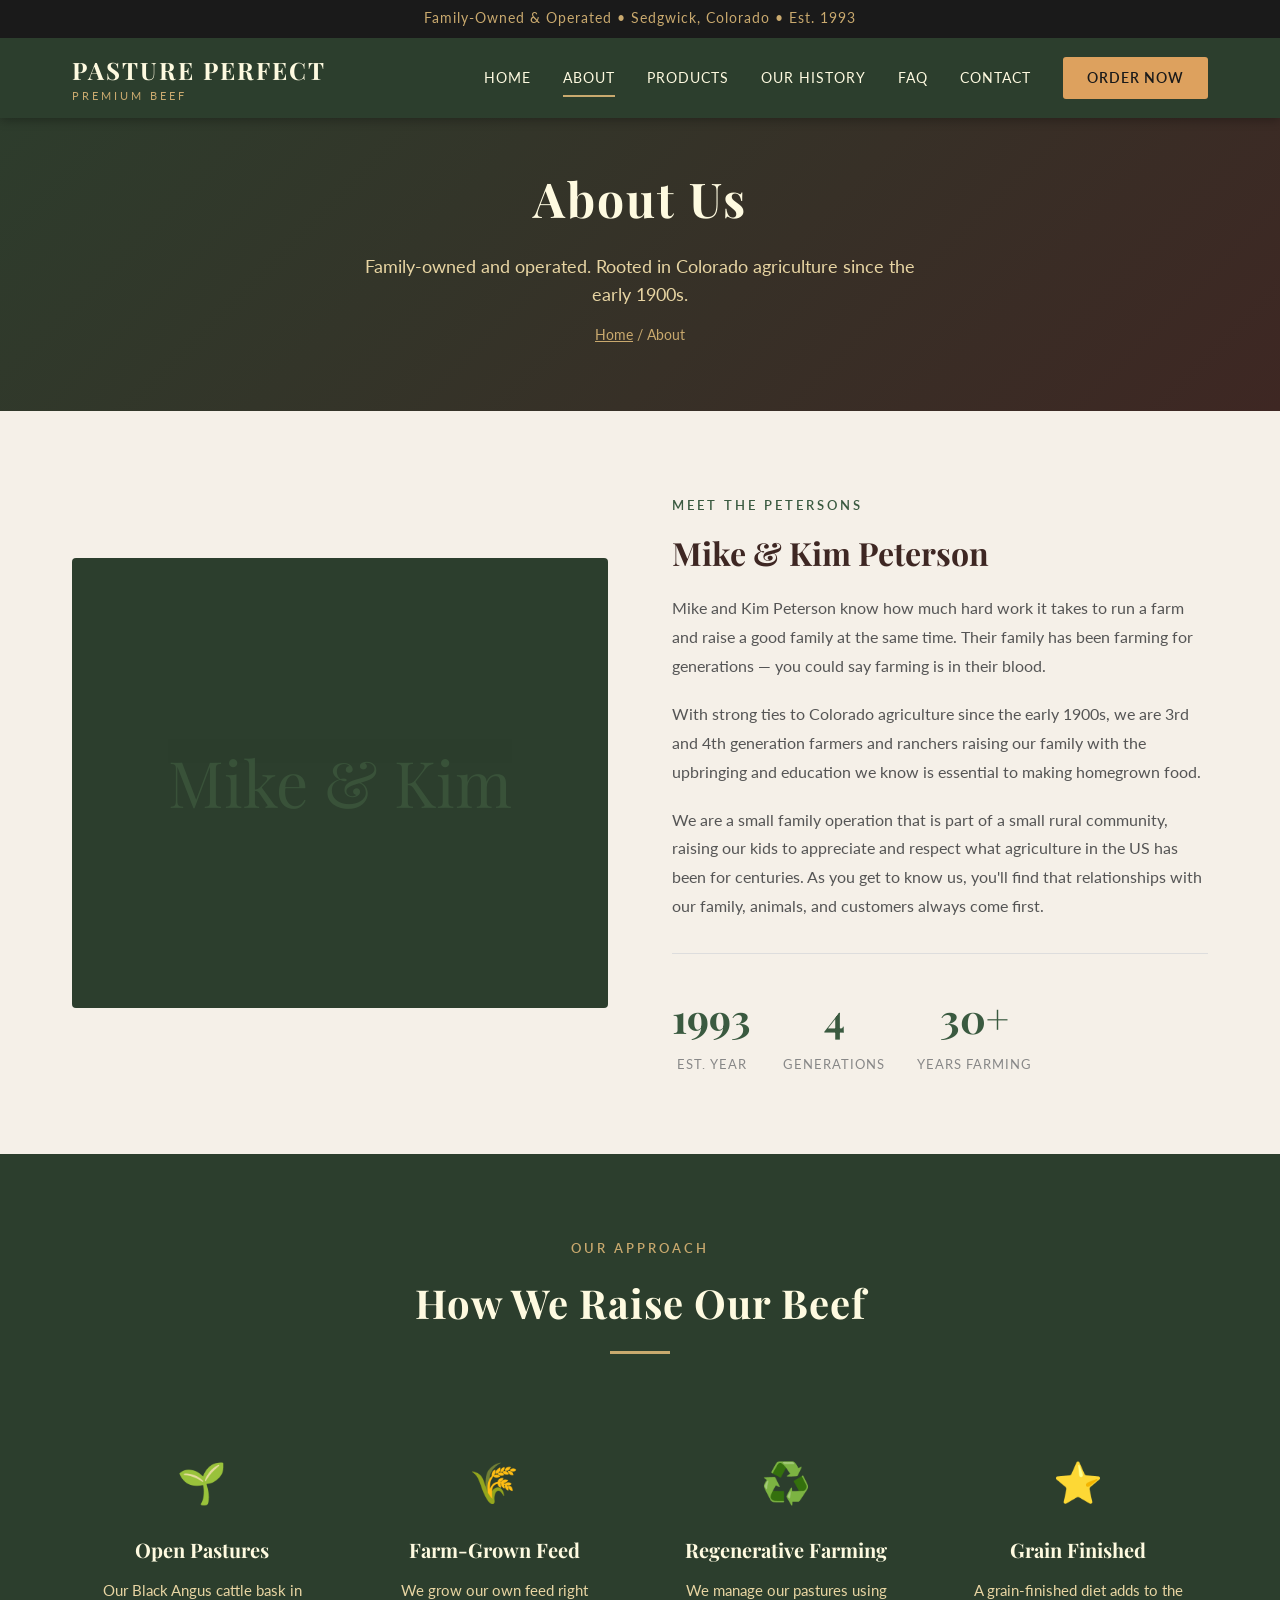
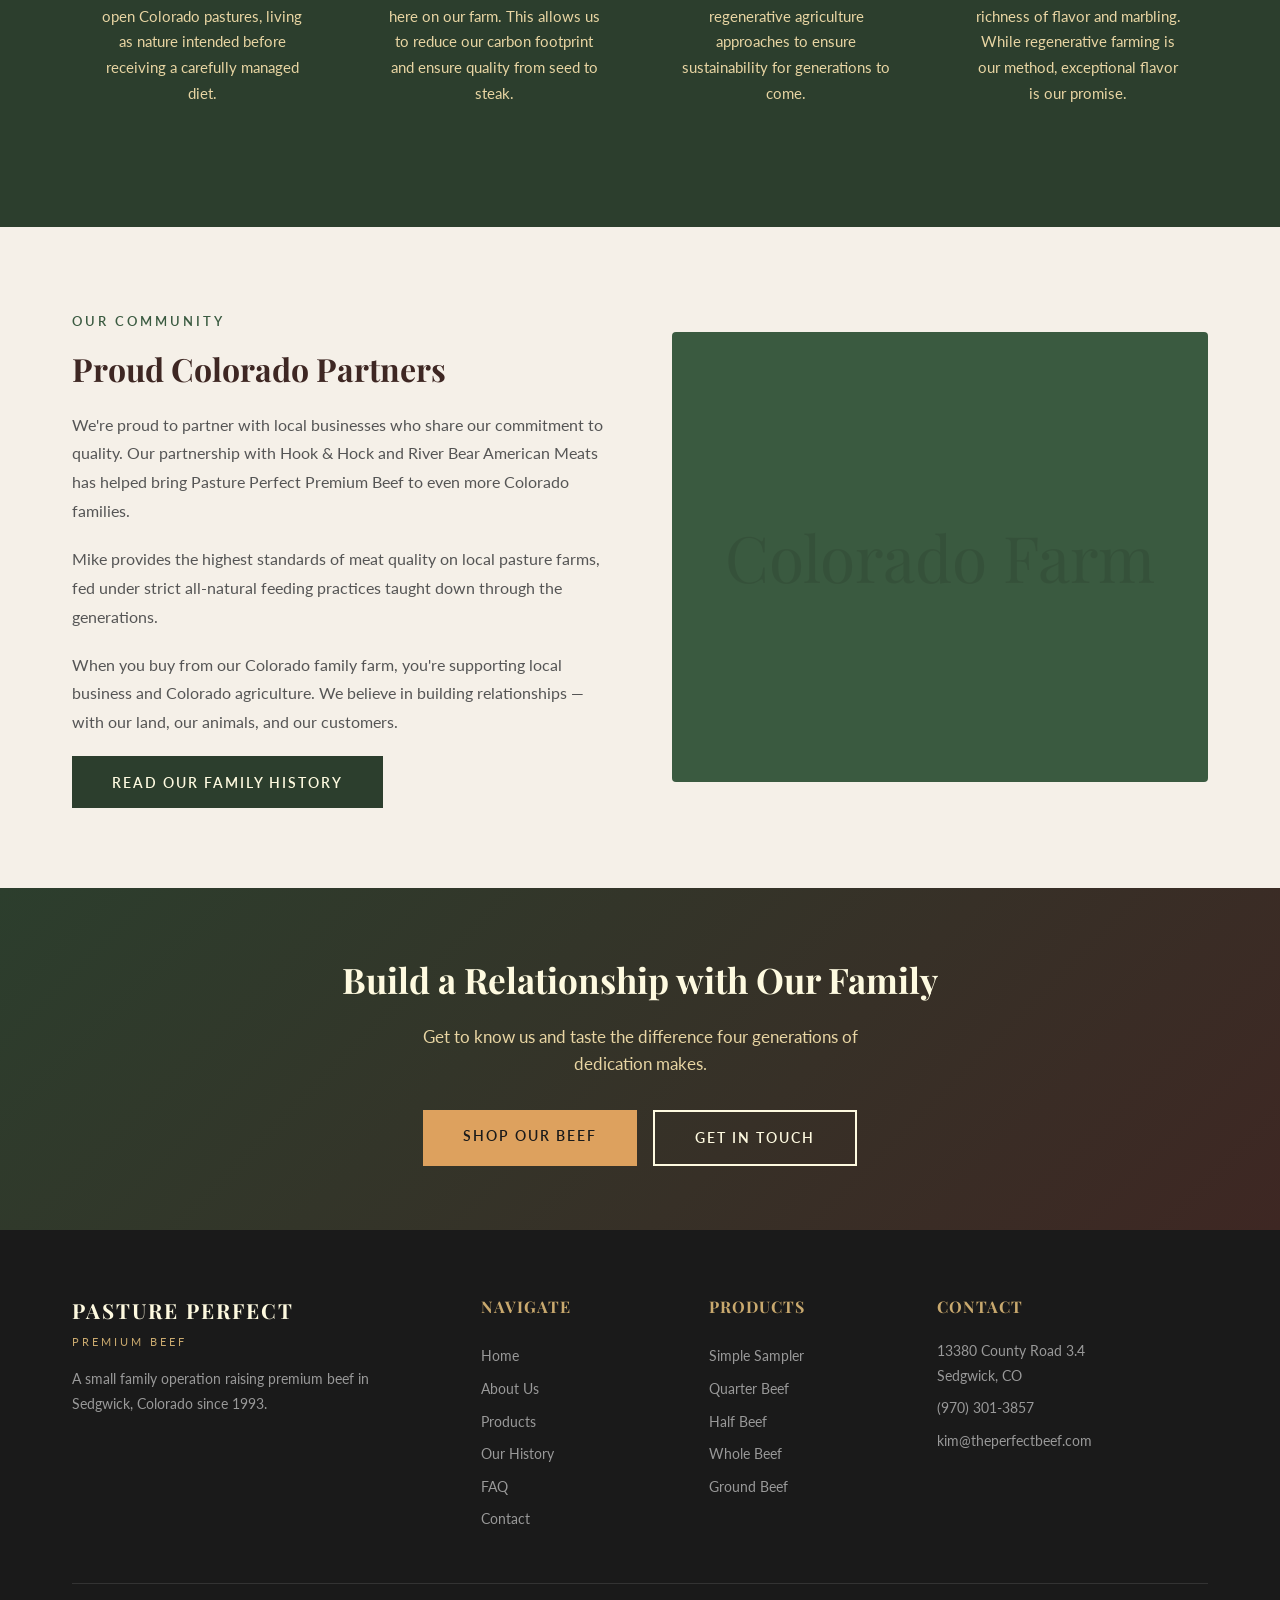
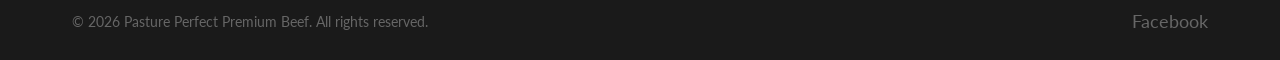
==== pages/about.html @ ec21801f "Build Pasture Perfect Premium Beef website reflection Complete multi-page website reflecting theperf" ====
<!DOCTYPE html>
<html lang="en">
<head>
  <meta charset="UTF-8">
  <meta name="viewport" content="width=device-width, initial-scale=1.0">
  <meta name="description" content="About Pasture Perfect Premium Beef - Family-owned and operated in Sedgwick, Colorado. Meet Mike and Kim Peterson.">
  <title>About Us | Pasture Perfect Premium Beef</title>
  <link href="https://fonts.googleapis.com/css2?family=Playfair+Display:ital,wght@0,400;0,700;1,400&family=Lato:wght@300;400;600;700&display=swap" rel="stylesheet">
  <link rel="stylesheet" href="../css/styles.css">
</head>
<body>

  <!-- Header -->
  <header>
    <div class="header-top">
      <span>Family-Owned &amp; Operated &bull; Sedgwick, Colorado &bull; Est. 1993</span>
    </div>
    <nav class="nav-container">
      <a href="../index.html" class="logo">
        <span class="logo-main">Pasture Perfect</span>
        <span class="logo-sub">Premium Beef</span>
      </a>
      <div class="nav-links" id="navLinks">
        <a href="../index.html">Home</a>
        <a href="about.html" class="active">About</a>
        <a href="products.html">Products</a>
        <a href="history.html">Our History</a>
        <a href="faq.html">FAQ</a>
        <a href="contact.html">Contact</a>
        <a href="products.html" class="nav-cta">Order Now</a>
      </div>
      <div class="hamburger" id="hamburger" onclick="toggleMenu()">
        <span></span>
        <span></span>
        <span></span>
      </div>
    </nav>
  </header>

  <!-- Page Hero -->
  <section class="page-hero">
    <h1>About Us</h1>
    <p>Family-owned and operated. Rooted in Colorado agriculture since the early 1900s.</p>
    <div class="breadcrumb">
      <a href="../index.html">Home</a> / About
    </div>
  </section>

  <!-- About Intro -->
  <section>
    <div class="container">
      <div class="intro-grid">
        <div class="intro-image">
          <span class="intro-image-placeholder">Mike &amp; Kim</span>
        </div>
        <div class="intro-text">
          <span class="section-badge">Meet the Petersons</span>
          <h3>Mike &amp; Kim Peterson</h3>
          <p>Mike and Kim Peterson know how much hard work it takes to run a farm and raise a good family at the same time. Their family has been farming for generations &mdash; you could say farming is in their blood.</p>
          <p>With strong ties to Colorado agriculture since the early 1900s, we are 3rd and 4th generation farmers and ranchers raising our family with the upbringing and education we know is essential to making homegrown food.</p>
          <p>We are a small family operation that is part of a small rural community, raising our kids to appreciate and respect what agriculture in the US has been for centuries. As you get to know us, you'll find that relationships with our family, animals, and customers always come first.</p>
          <div class="intro-stats">
            <div class="stat">
              <div class="stat-number">1993</div>
              <div class="stat-label">Est. Year</div>
            </div>
            <div class="stat">
              <div class="stat-number">4</div>
              <div class="stat-label">Generations</div>
            </div>
            <div class="stat">
              <div class="stat-number">30+</div>
              <div class="stat-label">Years Farming</div>
            </div>
          </div>
        </div>
      </div>
    </div>
  </section>

  <!-- Our Approach -->
  <section class="section-dark">
    <div class="container">
      <div class="section-header">
        <span class="section-badge">Our Approach</span>
        <h2>How We Raise Our Beef</h2>
        <div class="section-divider"></div>
      </div>
      <div class="features-grid">
        <div class="feature-card">
          <span class="feature-icon">&#127793;</span>
          <h3>Open Pastures</h3>
          <p>Our Black Angus cattle bask in open Colorado pastures, living as nature intended before receiving a carefully managed diet.</p>
        </div>
        <div class="feature-card">
          <span class="feature-icon">&#127806;</span>
          <h3>Farm-Grown Feed</h3>
          <p>We grow our own feed right here on our farm. This allows us to reduce our carbon footprint and ensure quality from seed to steak.</p>
        </div>
        <div class="feature-card">
          <span class="feature-icon">&#9851;&#65039;</span>
          <h3>Regenerative Farming</h3>
          <p>We manage our pastures using regenerative agriculture approaches to ensure sustainability for generations to come.</p>
        </div>
        <div class="feature-card">
          <span class="feature-icon">&#11088;</span>
          <h3>Grain Finished</h3>
          <p>A grain-finished diet adds to the richness of flavor and marbling. While regenerative farming is our method, exceptional flavor is our promise.</p>
        </div>
      </div>
    </div>
  </section>

  <!-- Our Community -->
  <section>
    <div class="container">
      <div class="intro-grid">
        <div class="intro-text">
          <span class="section-badge">Our Community</span>
          <h3>Proud Colorado Partners</h3>
          <p>We're proud to partner with local businesses who share our commitment to quality. Our partnership with Hook &amp; Hock and River Bear American Meats has helped bring Pasture Perfect Premium Beef to even more Colorado families.</p>
          <p>Mike provides the highest standards of meat quality on local pasture farms, fed under strict all-natural feeding practices taught down through the generations.</p>
          <p>When you buy from our Colorado family farm, you're supporting local business and Colorado agriculture. We believe in building relationships &mdash; with our land, our animals, and our customers.</p>
          <a href="history.html" class="btn btn-dark">Read Our Family History</a>
        </div>
        <div class="intro-image" style="background-color: var(--color-forest);">
          <span class="intro-image-placeholder" style="color: var(--color-dark-green);">Colorado Farm</span>
        </div>
      </div>
    </div>
  </section>

  <!-- CTA -->
  <section class="cta-banner">
    <h2>Build a Relationship with Our Family</h2>
    <p>Get to know us and taste the difference four generations of dedication makes.</p>
    <div class="hero-buttons" style="justify-content: center;">
      <a href="products.html" class="btn btn-primary">Shop Our Beef</a>
      <a href="contact.html" class="btn btn-outline">Get in Touch</a>
    </div>
  </section>

  <!-- Footer -->
  <footer>
    <div class="container">
      <div class="footer-grid">
        <div class="footer-brand">
          <div class="logo-main">Pasture Perfect</div>
          <div class="logo-sub">Premium Beef</div>
          <p>A small family operation raising premium beef in Sedgwick, Colorado since 1993.</p>
        </div>
        <div class="footer-col">
          <h4>Navigate</h4>
          <a href="../index.html">Home</a>
          <a href="about.html">About Us</a>
          <a href="products.html">Products</a>
          <a href="history.html">Our History</a>
          <a href="faq.html">FAQ</a>
          <a href="contact.html">Contact</a>
        </div>
        <div class="footer-col">
          <h4>Products</h4>
          <a href="products.html">Simple Sampler</a>
          <a href="products.html">Quarter Beef</a>
          <a href="products.html">Half Beef</a>
          <a href="products.html">Whole Beef</a>
          <a href="products.html">Ground Beef</a>
        </div>
        <div class="footer-col">
          <h4>Contact</h4>
          <p>13380 County Road 3.4<br>Sedgwick, CO</p>
          <p style="margin-top: 0.5rem;">(970) 301-3857</p>
          <p style="margin-top: 0.5rem;">kim@theperfectbeef.com</p>
        </div>
      </div>
      <div class="footer-bottom">
        <span>&copy; 2026 Pasture Perfect Premium Beef. All rights reserved.</span>
        <div class="footer-social">
          <a href="https://www.facebook.com/PasturePerfectPremiumBeef/" target="_blank" rel="noopener">Facebook</a>
        </div>
      </div>
    </div>
  </footer>

  <script src="../js/main.js"></script>
</body>
</html>
---- css/styles.css ----
/* ============================================
   Pasture Perfect Premium Beef - Style Sheet
   Color scheme inspired by theperfectbeef.com
   Dark earthy tones, rustic premium aesthetic
   ============================================ */

/* CSS Variables - Color Palette */
:root {
  --color-dark: #1a1a1a;
  --color-dark-green: #2c3e2d;
  --color-forest: #3a5a40;
  --color-sage: #588157;
  --color-cream: #fefae0;
  --color-tan: #dda15e;
  --color-brown: #6b4226;
  --color-dark-brown: #3e2723;
  --color-gold: #c9a96e;
  --color-light-gold: #e8d5a3;
  --color-white: #ffffff;
  --color-off-white: #f5f0e8;
  --color-text: #2d2d2d;
  --color-text-light: #f5f0e8;
  --color-overlay: rgba(26, 26, 26, 0.7);

  --font-heading: 'Playfair Display', Georgia, 'Times New Roman', serif;
  --font-body: 'Lato', 'Segoe UI', Tahoma, sans-serif;

  --max-width: 1200px;
  --transition: all 0.3s ease;
}

/* Reset & Base */
*, *::before, *::after {
  margin: 0;
  padding: 0;
  box-sizing: border-box;
}

html {
  scroll-behavior: smooth;
  font-size: 16px;
}

body {
  font-family: var(--font-body);
  color: var(--color-text);
  background-color: var(--color-off-white);
  line-height: 1.6;
}

a {
  text-decoration: none;
  color: inherit;
  transition: var(--transition);
}

ul {
  list-style: none;
}

img {
  max-width: 100%;
  height: auto;
  display: block;
}

.container {
  max-width: var(--max-width);
  margin: 0 auto;
  padding: 0 2rem;
}

/* ============================================
   HEADER & NAVIGATION
   ============================================ */
header {
  background-color: var(--color-dark-green);
  position: fixed;
  width: 100%;
  top: 0;
  z-index: 1000;
  box-shadow: 0 2px 10px rgba(0,0,0,0.3);
}

.header-top {
  background-color: var(--color-dark);
  padding: 0.5rem 0;
  text-align: center;
  font-size: 0.85rem;
  color: var(--color-gold);
  letter-spacing: 1px;
}

.nav-container {
  max-width: var(--max-width);
  margin: 0 auto;
  padding: 0 2rem;
  display: flex;
  justify-content: space-between;
  align-items: center;
  height: 80px;
}

.logo {
  display: flex;
  flex-direction: column;
  align-items: flex-start;
}

.logo-main {
  font-family: var(--font-heading);
  font-size: 1.5rem;
  font-weight: 700;
  color: var(--color-cream);
  letter-spacing: 2px;
  text-transform: uppercase;
}

.logo-sub {
  font-size: 0.7rem;
  color: var(--color-gold);
  letter-spacing: 3px;
  text-transform: uppercase;
  margin-top: -2px;
}

.nav-links {
  display: flex;
  gap: 2rem;
  align-items: center;
}

.nav-links a {
  color: var(--color-cream);
  font-size: 0.9rem;
  font-weight: 400;
  letter-spacing: 1px;
  text-transform: uppercase;
  padding: 0.5rem 0;
  position: relative;
}

.nav-links a::after {
  content: '';
  position: absolute;
  bottom: 0;
  left: 0;
  width: 0;
  height: 2px;
  background-color: var(--color-gold);
  transition: var(--transition);
}

.nav-links a:hover::after,
.nav-links a.active::after {
  width: 100%;
}

.nav-links a:hover {
  color: var(--color-gold);
}

.nav-cta {
  background-color: var(--color-tan) !important;
  color: var(--color-dark) !important;
  padding: 0.6rem 1.5rem !important;
  border-radius: 3px;
  font-weight: 600 !important;
  letter-spacing: 1px;
}

.nav-cta:hover {
  background-color: var(--color-gold) !important;
}

.nav-cta::after {
  display: none !important;
}

/* Mobile Menu */
.hamburger {
  display: none;
  flex-direction: column;
  cursor: pointer;
  gap: 5px;
}

.hamburger span {
  width: 25px;
  height: 2px;
  background-color: var(--color-cream);
  transition: var(--transition);
}

/* ============================================
   HERO SECTION
   ============================================ */
.hero {
  height: 100vh;
  min-height: 600px;
  background: linear-gradient(var(--color-overlay), var(--color-overlay)),
    url('data:image/svg+xml,<svg xmlns="http://www.w3.org/2000/svg" viewBox="0 0 1200 800"><rect fill="%232c3e2d" width="1200" height="800"/><text x="600" y="400" text-anchor="middle" fill="%233a5a40" font-size="200" font-family="serif">PP</text></svg>');
  background-size: cover;
  background-position: center;
  background-attachment: fixed;
  display: flex;
  align-items: center;
  justify-content: center;
  text-align: center;
  color: var(--color-cream);
  margin-top: 0;
  position: relative;
}

.hero::before {
  content: '';
  position: absolute;
  top: 0;
  left: 0;
  right: 0;
  bottom: 0;
  background: linear-gradient(
    135deg,
    rgba(44, 62, 45, 0.85) 0%,
    rgba(26, 26, 26, 0.75) 50%,
    rgba(62, 39, 35, 0.8) 100%
  );
}

.hero-content {
  position: relative;
  z-index: 1;
  max-width: 800px;
  padding: 0 2rem;
}

.hero-badge {
  display: inline-block;
  border: 1px solid var(--color-gold);
  padding: 0.4rem 1.5rem;
  font-size: 0.8rem;
  letter-spacing: 3px;
  text-transform: uppercase;
  color: var(--color-gold);
  margin-bottom: 1.5rem;
}

.hero h1 {
  font-family: var(--font-heading);
  font-size: 3.5rem;
  font-weight: 700;
  line-height: 1.2;
  margin-bottom: 1rem;
  letter-spacing: 2px;
}

.hero p {
  font-size: 1.15rem;
  line-height: 1.8;
  margin-bottom: 2rem;
  opacity: 0.9;
  max-width: 600px;
  margin-left: auto;
  margin-right: auto;
}

.hero-buttons {
  display: flex;
  gap: 1rem;
  justify-content: center;
  flex-wrap: wrap;
}

/* ============================================
   BUTTONS
   ============================================ */
.btn {
  display: inline-block;
  padding: 0.9rem 2.5rem;
  font-size: 0.9rem;
  font-weight: 600;
  letter-spacing: 2px;
  text-transform: uppercase;
  border: none;
  cursor: pointer;
  transition: var(--transition);
  font-family: var(--font-body);
}

.btn-primary {
  background-color: var(--color-tan);
  color: var(--color-dark);
}

.btn-primary:hover {
  background-color: var(--color-gold);
  transform: translateY(-2px);
  box-shadow: 0 4px 15px rgba(201, 169, 110, 0.4);
}

.btn-outline {
  background-color: transparent;
  color: var(--color-cream);
  border: 2px solid var(--color-cream);
}

.btn-outline:hover {
  background-color: var(--color-cream);
  color: var(--color-dark);
  transform: translateY(-2px);
}

.btn-dark {
  background-color: var(--color-dark-green);
  color: var(--color-cream);
}

.btn-dark:hover {
  background-color: var(--color-forest);
  transform: translateY(-2px);
  box-shadow: 0 4px 15px rgba(58, 90, 64, 0.4);
}

/* ============================================
   SECTION STYLES
   ============================================ */
section {
  padding: 5rem 0;
}

.section-header {
  text-align: center;
  margin-bottom: 3.5rem;
}

.section-badge {
  display: inline-block;
  font-size: 0.8rem;
  letter-spacing: 3px;
  text-transform: uppercase;
  color: var(--color-forest);
  margin-bottom: 0.75rem;
  font-weight: 600;
}

.section-header h2 {
  font-family: var(--font-heading);
  font-size: 2.5rem;
  color: var(--color-dark-brown);
  margin-bottom: 1rem;
  letter-spacing: 1px;
}

.section-header p {
  max-width: 600px;
  margin: 0 auto;
  color: #666;
  font-size: 1.05rem;
  line-height: 1.7;
}

.section-divider {
  width: 60px;
  height: 3px;
  background-color: var(--color-gold);
  margin: 1rem auto;
}

/* Dark sections */
.section-dark {
  background-color: var(--color-dark-green);
  color: var(--color-cream);
}

.section-dark .section-badge {
  color: var(--color-gold);
}

.section-dark .section-header h2 {
  color: var(--color-cream);
}

.section-dark .section-header p {
  color: var(--color-light-gold);
}

/* Brown sections */
.section-brown {
  background-color: var(--color-dark-brown);
  color: var(--color-cream);
}

.section-brown .section-badge {
  color: var(--color-gold);
}

.section-brown .section-header h2 {
  color: var(--color-cream);
}

.section-brown .section-header p {
  color: var(--color-light-gold);
}

/* ============================================
   INTRO / ABOUT PREVIEW
   ============================================ */
.intro-grid {
  display: grid;
  grid-template-columns: 1fr 1fr;
  gap: 4rem;
  align-items: center;
}

.intro-image {
  background-color: var(--color-dark-green);
  height: 450px;
  border-radius: 4px;
  display: flex;
  align-items: center;
  justify-content: center;
  position: relative;
  overflow: hidden;
}

.intro-image-placeholder {
  color: var(--color-sage);
  font-family: var(--font-heading);
  font-size: 4rem;
  opacity: 0.3;
}

.intro-text h3 {
  font-family: var(--font-heading);
  font-size: 2rem;
  color: var(--color-dark-brown);
  margin-bottom: 1rem;
}

.intro-text p {
  margin-bottom: 1.2rem;
  color: #555;
  line-height: 1.8;
}

.intro-stats {
  display: flex;
  gap: 2rem;
  margin-top: 2rem;
  padding-top: 2rem;
  border-top: 1px solid #ddd;
}

.stat {
  text-align: center;
}

.stat-number {
  font-family: var(--font-heading);
  font-size: 2.5rem;
  color: var(--color-forest);
  font-weight: 700;
}

.stat-label {
  font-size: 0.8rem;
  text-transform: uppercase;
  letter-spacing: 1px;
  color: #888;
  margin-top: 0.25rem;
}

/* ============================================
   PRODUCT CARDS
   ============================================ */
.products-grid {
  display: grid;
  grid-template-columns: repeat(auto-fit, minmax(280px, 1fr));
  gap: 2rem;
}

.product-card {
  background-color: var(--color-white);
  border-radius: 4px;
  overflow: hidden;
  box-shadow: 0 2px 15px rgba(0,0,0,0.08);
  transition: var(--transition);
}

.product-card:hover {
  transform: translateY(-5px);
  box-shadow: 0 8px 30px rgba(0,0,0,0.15);
}

.product-image {
  height: 220px;
  background-color: var(--color-dark-brown);
  display: flex;
  align-items: center;
  justify-content: center;
  position: relative;
}

.product-image-icon {
  font-size: 3rem;
  opacity: 0.6;
}

.product-tag {
  position: absolute;
  top: 1rem;
  right: 1rem;
  background-color: var(--color-tan);
  color: var(--color-dark);
  padding: 0.3rem 0.8rem;
  font-size: 0.7rem;
  font-weight: 600;
  text-transform: uppercase;
  letter-spacing: 1px;
}

.product-info {
  padding: 1.5rem;
}

.product-info h3 {
  font-family: var(--font-heading);
  font-size: 1.3rem;
  color: var(--color-dark-brown);
  margin-bottom: 0.5rem;
}

.product-info p {
  color: #666;
  font-size: 0.95rem;
  line-height: 1.6;
  margin-bottom: 1rem;
}

.product-price {
  font-family: var(--font-heading);
  font-size: 1.2rem;
  color: var(--color-forest);
  font-weight: 700;
  margin-bottom: 1rem;
}

.product-details {
  list-style: none;
  padding: 0;
  margin-bottom: 1.5rem;
}

.product-details li {
  padding: 0.4rem 0;
  font-size: 0.9rem;
  color: #555;
  border-bottom: 1px solid #eee;
  padding-left: 1.2rem;
  position: relative;
}

.product-details li::before {
  content: '✓';
  position: absolute;
  left: 0;
  color: var(--color-forest);
  font-weight: 700;
}

.product-btn {
  display: block;
  text-align: center;
  padding: 0.8rem;
  background-color: var(--color-dark-green);
  color: var(--color-cream);
  font-weight: 600;
  letter-spacing: 1px;
  text-transform: uppercase;
  font-size: 0.85rem;
  transition: var(--transition);
}

.product-btn:hover {
  background-color: var(--color-forest);
}

/* ============================================
   FEATURES / VALUES
   ============================================ */
.features-grid {
  display: grid;
  grid-template-columns: repeat(auto-fit, minmax(250px, 1fr));
  gap: 2rem;
}

.feature-card {
  text-align: center;
  padding: 2.5rem 1.5rem;
}

.feature-icon {
  font-size: 2.5rem;
  margin-bottom: 1.25rem;
  display: block;
}

.feature-card h3 {
  font-family: var(--font-heading);
  font-size: 1.25rem;
  color: var(--color-cream);
  margin-bottom: 0.75rem;
}

.feature-card p {
  color: var(--color-light-gold);
  font-size: 0.95rem;
  line-height: 1.7;
}

/* ============================================
   TESTIMONIALS
   ============================================ */
.testimonials-grid {
  display: grid;
  grid-template-columns: repeat(auto-fit, minmax(300px, 1fr));
  gap: 2rem;
}

.testimonial-card {
  background-color: var(--color-white);
  padding: 2rem;
  border-radius: 4px;
  box-shadow: 0 2px 10px rgba(0,0,0,0.06);
  position: relative;
}

.testimonial-card::before {
  content: '"';
  font-family: var(--font-heading);
  font-size: 4rem;
  color: var(--color-gold);
  position: absolute;
  top: 0.5rem;
  left: 1.5rem;
  line-height: 1;
  opacity: 0.4;
}

.testimonial-card p {
  font-style: italic;
  color: #555;
  line-height: 1.8;
  margin-bottom: 1rem;
  padding-top: 1rem;
}

.testimonial-author {
  font-weight: 700;
  color: var(--color-dark-brown);
  font-size: 0.9rem;
}

.testimonial-location {
  color: #999;
  font-size: 0.8rem;
}

/* ============================================
   CTA BANNER
   ============================================ */
.cta-banner {
  background: linear-gradient(135deg, var(--color-dark-green), var(--color-dark-brown));
  text-align: center;
  padding: 4rem 2rem;
}

.cta-banner h2 {
  font-family: var(--font-heading);
  font-size: 2.2rem;
  color: var(--color-cream);
  margin-bottom: 1rem;
}

.cta-banner p {
  color: var(--color-light-gold);
  max-width: 500px;
  margin: 0 auto 2rem;
  font-size: 1.05rem;
}

/* ============================================
   PAYMENT SECTION
   ============================================ */
.payment-methods {
  display: flex;
  justify-content: center;
  gap: 2rem;
  flex-wrap: wrap;
  margin-top: 2rem;
}

.payment-card {
  background-color: var(--color-white);
  border-radius: 8px;
  padding: 2rem 2.5rem;
  text-align: center;
  box-shadow: 0 2px 15px rgba(0,0,0,0.08);
  min-width: 220px;
  transition: var(--transition);
}

.payment-card:hover {
  transform: translateY(-3px);
  box-shadow: 0 6px 25px rgba(0,0,0,0.12);
}

.payment-icon {
  font-size: 3rem;
  margin-bottom: 1rem;
}

.payment-card h3 {
  font-family: var(--font-heading);
  font-size: 1.2rem;
  color: var(--color-dark-brown);
  margin-bottom: 0.5rem;
}

.payment-card p {
  color: #666;
  font-size: 0.9rem;
  margin-bottom: 1rem;
}

.payment-btn {
  display: inline-block;
  padding: 0.7rem 2rem;
  border-radius: 25px;
  font-weight: 600;
  font-size: 0.85rem;
  letter-spacing: 1px;
  transition: var(--transition);
  cursor: pointer;
  border: none;
  font-family: var(--font-body);
}

.btn-paypal {
  background-color: #0070ba;
  color: white;
}

.btn-paypal:hover {
  background-color: #005ea6;
  transform: translateY(-2px);
}

.btn-venmo {
  background-color: #3d95ce;
  color: white;
}

.btn-venmo:hover {
  background-color: #2d7bb3;
  transform: translateY(-2px);
}

.payment-note {
  text-align: center;
  margin-top: 2rem;
  color: #888;
  font-size: 0.85rem;
}

.payment-icons-row {
  display: flex;
  align-items: center;
  justify-content: center;
  gap: 1.5rem;
  margin-top: 1.5rem;
  padding-top: 1.5rem;
  border-top: 1px solid #eee;
}

.payment-icons-row span {
  font-size: 0.85rem;
  color: #999;
  letter-spacing: 1px;
}

/* ============================================
   HISTORY PAGE - TIMELINE
   ============================================ */
.timeline {
  position: relative;
  max-width: 800px;
  margin: 0 auto;
  padding: 2rem 0;
}

.timeline::before {
  content: '';
  position: absolute;
  left: 50%;
  transform: translateX(-50%);
  width: 3px;
  height: 100%;
  background-color: var(--color-gold);
  top: 0;
}

.timeline-item {
  position: relative;
  margin-bottom: 3rem;
  width: 45%;
}

.timeline-item:nth-child(odd) {
  margin-left: 5%;
  text-align: right;
  padding-right: 2.5rem;
}

.timeline-item:nth-child(even) {
  margin-left: 55%;
  text-align: left;
  padding-left: 2.5rem;
}

.timeline-dot {
  position: absolute;
  width: 16px;
  height: 16px;
  background-color: var(--color-gold);
  border-radius: 50%;
  top: 0.5rem;
  border: 3px solid var(--color-off-white);
}

.timeline-item:nth-child(odd) .timeline-dot {
  right: -8px;
}

.timeline-item:nth-child(even) .timeline-dot {
  left: -8px;
}

.timeline-year {
  font-family: var(--font-heading);
  font-size: 1.5rem;
  color: var(--color-forest);
  font-weight: 700;
  margin-bottom: 0.5rem;
}

.timeline-item h3 {
  font-family: var(--font-heading);
  font-size: 1.2rem;
  color: var(--color-dark-brown);
  margin-bottom: 0.5rem;
}

.timeline-item p {
  color: #666;
  font-size: 0.95rem;
  line-height: 1.7;
}

/* ============================================
   HISTORY VALUES
   ============================================ */
.values-grid {
  display: grid;
  grid-template-columns: repeat(auto-fit, minmax(250px, 1fr));
  gap: 2rem;
  margin-top: 2rem;
}

.value-card {
  background-color: rgba(255,255,255,0.1);
  padding: 2rem;
  border-radius: 4px;
  text-align: center;
  border: 1px solid rgba(201, 169, 110, 0.2);
}

.value-card h3 {
  font-family: var(--font-heading);
  font-size: 1.2rem;
  color: var(--color-cream);
  margin-bottom: 0.75rem;
}

.value-card p {
  color: var(--color-light-gold);
  font-size: 0.95rem;
  line-height: 1.7;
}

.value-icon {
  font-size: 2rem;
  margin-bottom: 1rem;
  display: block;
}

/* ============================================
   HISTORY - FAMILY QUOTE
   ============================================ */
.family-quote {
  max-width: 700px;
  margin: 0 auto;
  text-align: center;
}

.family-quote blockquote {
  font-family: var(--font-heading);
  font-size: 1.8rem;
  color: var(--color-dark-brown);
  font-style: italic;
  line-height: 1.5;
  margin-bottom: 1rem;
}

.family-quote cite {
  color: var(--color-forest);
  font-size: 1rem;
  font-style: normal;
  font-weight: 600;
}

/* ============================================
   CONTACT FORM
   ============================================ */
.contact-grid {
  display: grid;
  grid-template-columns: 1fr 1fr;
  gap: 4rem;
}

.contact-info-item {
  display: flex;
  gap: 1rem;
  margin-bottom: 2rem;
  align-items: flex-start;
}

.contact-icon {
  font-size: 1.5rem;
  min-width: 2rem;
  text-align: center;
}

.contact-info-item h3 {
  font-family: var(--font-heading);
  font-size: 1.1rem;
  color: var(--color-dark-brown);
  margin-bottom: 0.25rem;
}

.contact-info-item p {
  color: #666;
  font-size: 0.95rem;
}

.contact-form .form-group {
  margin-bottom: 1.25rem;
}

.contact-form label {
  display: block;
  font-size: 0.85rem;
  text-transform: uppercase;
  letter-spacing: 1px;
  color: #666;
  margin-bottom: 0.5rem;
  font-weight: 600;
}

.contact-form input,
.contact-form textarea,
.contact-form select {
  width: 100%;
  padding: 0.9rem 1rem;
  border: 1px solid #ddd;
  border-radius: 3px;
  font-family: var(--font-body);
  font-size: 1rem;
  transition: var(--transition);
  background-color: var(--color-white);
}

.contact-form input:focus,
.contact-form textarea:focus,
.contact-form select:focus {
  outline: none;
  border-color: var(--color-forest);
  box-shadow: 0 0 0 3px rgba(58, 90, 64, 0.1);
}

.contact-form textarea {
  resize: vertical;
  min-height: 140px;
}

/* ============================================
   FAQ SECTION
   ============================================ */
.faq-list {
  max-width: 800px;
  margin: 0 auto;
}

.faq-item {
  background-color: var(--color-white);
  border-radius: 4px;
  margin-bottom: 1rem;
  box-shadow: 0 1px 5px rgba(0,0,0,0.05);
  overflow: hidden;
}

.faq-question {
  padding: 1.25rem 1.5rem;
  cursor: pointer;
  display: flex;
  justify-content: space-between;
  align-items: center;
  font-weight: 600;
  color: var(--color-dark-brown);
  transition: var(--transition);
}

.faq-question:hover {
  color: var(--color-forest);
}

.faq-toggle {
  font-size: 1.2rem;
  color: var(--color-gold);
  transition: var(--transition);
}

.faq-answer {
  padding: 0 1.5rem;
  max-height: 0;
  overflow: hidden;
  transition: max-height 0.3s ease, padding 0.3s ease;
}

.faq-item.active .faq-answer {
  max-height: 500px;
  padding: 0 1.5rem 1.25rem;
}

.faq-item.active .faq-toggle {
  transform: rotate(45deg);
}

.faq-answer p {
  color: #666;
  line-height: 1.7;
}

/* ============================================
   FOOTER
   ============================================ */
footer {
  background-color: var(--color-dark);
  color: var(--color-cream);
  padding: 4rem 0 0;
}

.footer-grid {
  display: grid;
  grid-template-columns: 2fr 1fr 1fr 1.5fr;
  gap: 3rem;
  margin-bottom: 3rem;
}

.footer-brand .logo-main {
  font-size: 1.3rem;
  margin-bottom: 0.5rem;
}

.footer-brand .logo-sub {
  margin-bottom: 1rem;
}

.footer-brand p {
  color: #999;
  font-size: 0.9rem;
  line-height: 1.7;
  margin-top: 1rem;
}

.footer-col h4 {
  font-family: var(--font-heading);
  font-size: 1rem;
  color: var(--color-gold);
  margin-bottom: 1.25rem;
  text-transform: uppercase;
  letter-spacing: 1px;
}

.footer-col a {
  display: block;
  color: #999;
  font-size: 0.9rem;
  padding: 0.3rem 0;
  transition: var(--transition);
}

.footer-col a:hover {
  color: var(--color-gold);
  padding-left: 5px;
}

.footer-col p {
  color: #999;
  font-size: 0.9rem;
  line-height: 1.7;
}

.footer-bottom {
  border-top: 1px solid #333;
  padding: 1.5rem 0;
  display: flex;
  justify-content: space-between;
  align-items: center;
  font-size: 0.85rem;
  color: #666;
}

.footer-social {
  display: flex;
  gap: 1rem;
}

.footer-social a {
  color: #666;
  font-size: 1.1rem;
  transition: var(--transition);
}

.footer-social a:hover {
  color: var(--color-gold);
}

/* ============================================
   PAGE HERO (for inner pages)
   ============================================ */
.page-hero {
  padding: 10rem 0 4rem;
  text-align: center;
  color: var(--color-cream);
  position: relative;
  background: linear-gradient(135deg, var(--color-dark-green), var(--color-dark-brown));
}

.page-hero h1 {
  font-family: var(--font-heading);
  font-size: 3rem;
  margin-bottom: 1rem;
  letter-spacing: 2px;
}

.page-hero p {
  font-size: 1.1rem;
  color: var(--color-light-gold);
  max-width: 550px;
  margin: 0 auto;
}

.breadcrumb {
  margin-top: 1rem;
  font-size: 0.85rem;
  color: var(--color-gold);
}

.breadcrumb a {
  color: var(--color-gold);
  text-decoration: underline;
}

/* ============================================
   RESPONSIVE
   ============================================ */
@media (max-width: 968px) {
  .nav-links {
    display: none;
    position: absolute;
    top: 80px;
    left: 0;
    right: 0;
    background-color: var(--color-dark-green);
    flex-direction: column;
    padding: 2rem;
    gap: 1rem;
    box-shadow: 0 5px 15px rgba(0,0,0,0.3);
  }

  .nav-links.active {
    display: flex;
  }

  .hamburger {
    display: flex;
  }

  .hero h1 {
    font-size: 2.5rem;
  }

  .intro-grid,
  .contact-grid {
    grid-template-columns: 1fr;
    gap: 2rem;
  }

  .footer-grid {
    grid-template-columns: 1fr 1fr;
    gap: 2rem;
  }

  .timeline::before {
    left: 20px;
  }

  .timeline-item,
  .timeline-item:nth-child(odd),
  .timeline-item:nth-child(even) {
    width: 100%;
    margin-left: 0;
    text-align: left;
    padding-left: 3rem;
    padding-right: 0;
  }

  .timeline-dot,
  .timeline-item:nth-child(odd) .timeline-dot,
  .timeline-item:nth-child(even) .timeline-dot {
    left: 12px;
    right: auto;
  }
}

@media (max-width: 600px) {
  .hero h1 {
    font-size: 2rem;
  }

  .section-header h2 {
    font-size: 2rem;
  }

  .page-hero h1 {
    font-size: 2rem;
  }

  .footer-grid {
    grid-template-columns: 1fr;
  }

  .footer-bottom {
    flex-direction: column;
    gap: 1rem;
    text-align: center;
  }

  .intro-stats {
    flex-wrap: wrap;
  }

  .payment-methods {
    flex-direction: column;
    align-items: center;
  }
}
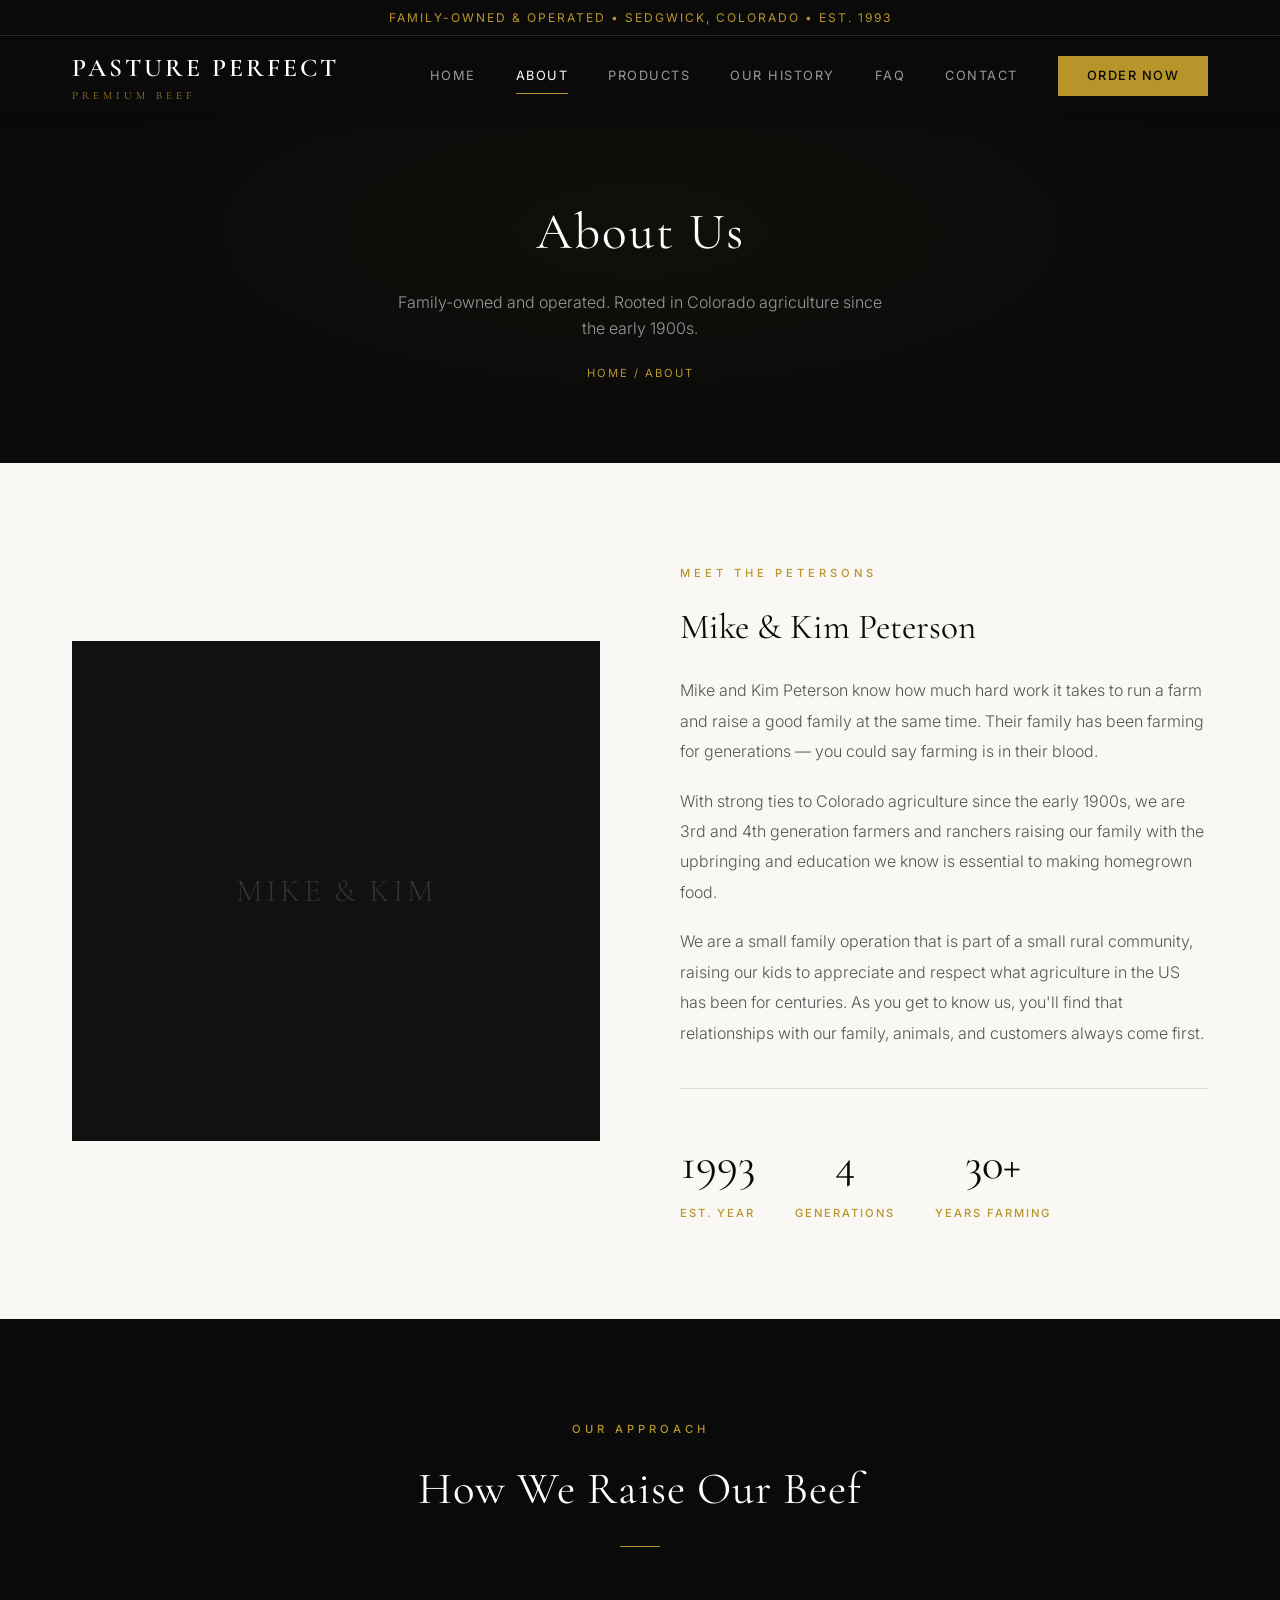
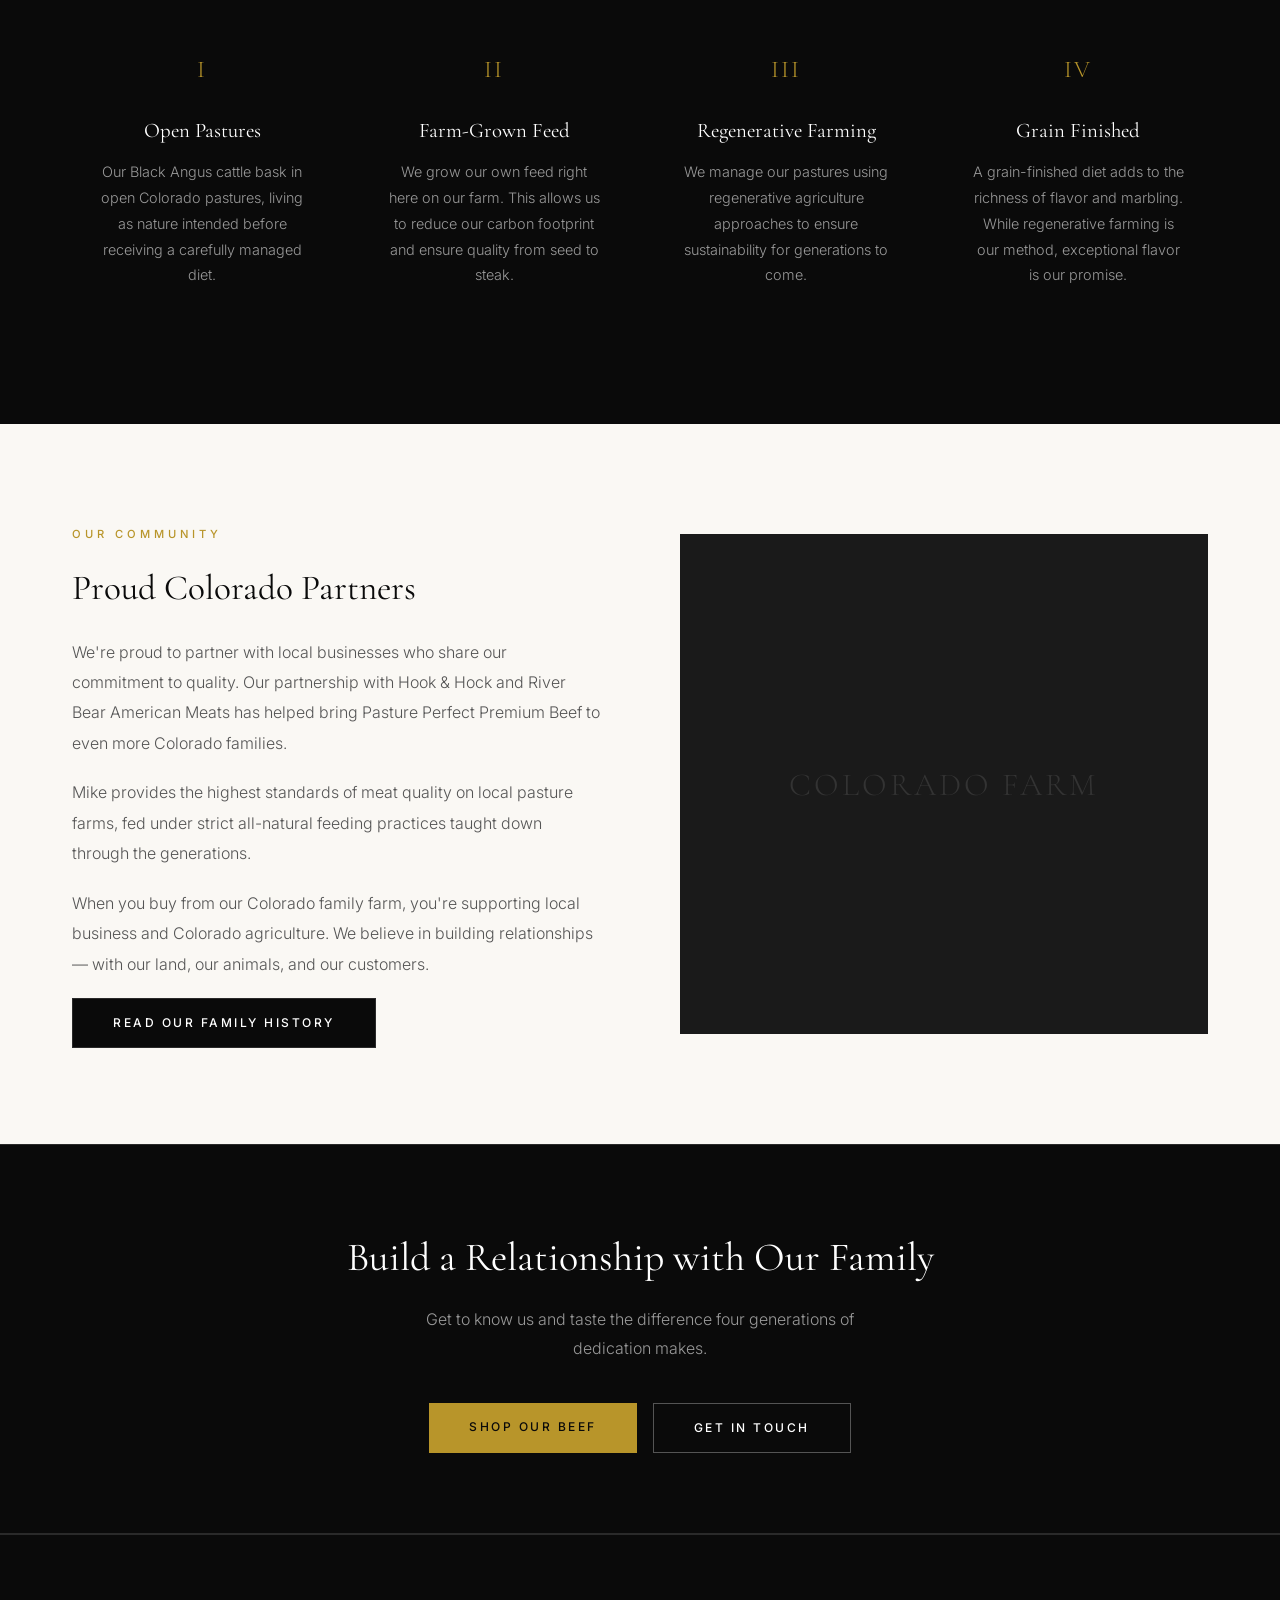
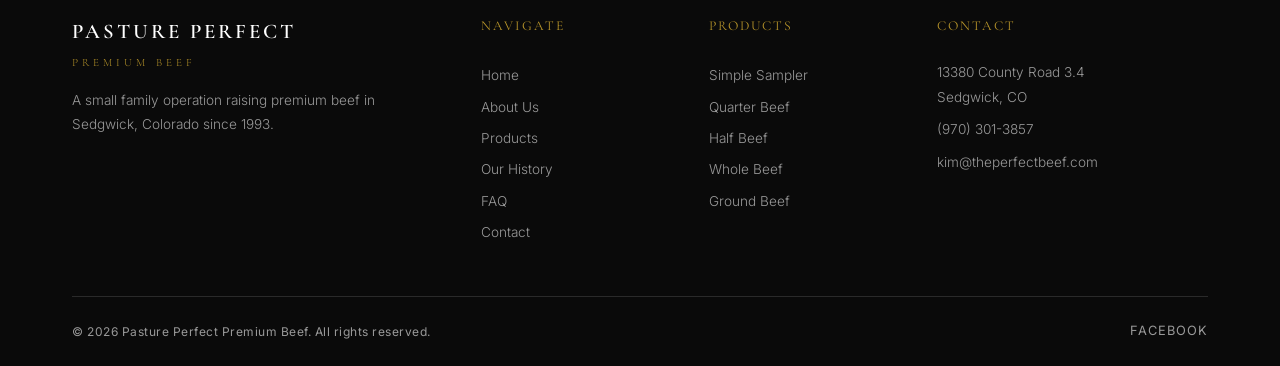
==== commit b67b2bc4: "Redesign: elegant black & gold aesthetic, remove all emojis, add testimonials - Overhauled color sch" ====
--- a/pages/about.html
+++ b/pages/about.html
@@ -5,7 +5,7 @@
   <meta name="viewport" content="width=device-width, initial-scale=1.0">
   <meta name="description" content="About Pasture Perfect Premium Beef - Family-owned and operated in Sedgwick, Colorado. Meet Mike and Kim Peterson.">
   <title>About Us | Pasture Perfect Premium Beef</title>
-  <link href="https://fonts.googleapis.com/css2?family=Playfair+Display:ital,wght@0,400;0,700;1,400&family=Lato:wght@300;400;600;700&display=swap" rel="stylesheet">
+  <link href="https://fonts.googleapis.com/css2?family=Cormorant+Garamond:ital,wght@0,300;0,400;0,500;0,600;1,400&family=Inter:wght@300;400;500;600&display=swap" rel="stylesheet">
   <link rel="stylesheet" href="../css/styles.css">
 </head>
 <body>
@@ -88,22 +88,22 @@
       </div>
       <div class="features-grid">
         <div class="feature-card">
-          <span class="feature-icon">&#127793;</span>
+          <span class="feature-icon">I</span>
           <h3>Open Pastures</h3>
           <p>Our Black Angus cattle bask in open Colorado pastures, living as nature intended before receiving a carefully managed diet.</p>
         </div>
         <div class="feature-card">
-          <span class="feature-icon">&#127806;</span>
+          <span class="feature-icon">II</span>
           <h3>Farm-Grown Feed</h3>
           <p>We grow our own feed right here on our farm. This allows us to reduce our carbon footprint and ensure quality from seed to steak.</p>
         </div>
         <div class="feature-card">
-          <span class="feature-icon">&#9851;&#65039;</span>
+          <span class="feature-icon">III</span>
           <h3>Regenerative Farming</h3>
           <p>We manage our pastures using regenerative agriculture approaches to ensure sustainability for generations to come.</p>
         </div>
         <div class="feature-card">
-          <span class="feature-icon">&#11088;</span>
+          <span class="feature-icon">IV</span>
           <h3>Grain Finished</h3>
           <p>A grain-finished diet adds to the richness of flavor and marbling. While regenerative farming is our method, exceptional flavor is our promise.</p>
         </div>
@@ -123,8 +123,8 @@
           <p>When you buy from our Colorado family farm, you're supporting local business and Colorado agriculture. We believe in building relationships &mdash; with our land, our animals, and our customers.</p>
           <a href="history.html" class="btn btn-dark">Read Our Family History</a>
         </div>
-        <div class="intro-image" style="background-color: var(--color-forest);">
-          <span class="intro-image-placeholder" style="color: var(--color-dark-green);">Colorado Farm</span>
+        <div class="intro-image" style="background-color: var(--color-charcoal);">
+          <span class="intro-image-placeholder">Colorado Farm</span>
         </div>
       </div>
     </div>
--- a/css/styles.css
+++ b/css/styles.css
@@ -1,29 +1,30 @@
 /* ============================================
    Pasture Perfect Premium Beef - Style Sheet
-   Color scheme inspired by theperfectbeef.com
-   Dark earthy tones, rustic premium aesthetic
+   Elegant black & gold premium aesthetic
    ============================================ */
 
 /* CSS Variables - Color Palette */
 :root {
-  --color-dark: #1a1a1a;
-  --color-dark-green: #2c3e2d;
-  --color-forest: #3a5a40;
-  --color-sage: #588157;
-  --color-cream: #fefae0;
-  --color-tan: #dda15e;
-  --color-brown: #6b4226;
-  --color-dark-brown: #3e2723;
-  --color-gold: #c9a96e;
-  --color-light-gold: #e8d5a3;
+  --color-black: #0a0a0a;
+  --color-near-black: #111111;
+  --color-charcoal: #1a1a1a;
+  --color-dark-gray: #222222;
+  --color-mid-gray: #333333;
+  --color-gray: #555555;
+  --color-light-gray: #999999;
+  --color-border: #2a2a2a;
+  --color-gold: #b8952a;
+  --color-gold-light: #d4af37;
+  --color-gold-muted: #a08830;
+  --color-cream: #f5f0e6;
+  --color-warm-white: #faf8f4;
   --color-white: #ffffff;
-  --color-off-white: #f5f0e8;
-  --color-text: #2d2d2d;
-  --color-text-light: #f5f0e8;
-  --color-overlay: rgba(26, 26, 26, 0.7);
-
-  --font-heading: 'Playfair Display', Georgia, 'Times New Roman', serif;
-  --font-body: 'Lato', 'Segoe UI', Tahoma, sans-serif;
+  --color-text: #1a1a1a;
+  --color-text-light: #f5f0e6;
+  --color-overlay: rgba(0, 0, 0, 0.75);
+
+  --font-heading: 'Cormorant Garamond', 'Georgia', 'Times New Roman', serif;
+  --font-body: 'Inter', 'Helvetica Neue', 'Arial', sans-serif;
 
   --max-width: 1200px;
   --transition: all 0.3s ease;
@@ -44,8 +45,10 @@
 body {
   font-family: var(--font-body);
   color: var(--color-text);
-  background-color: var(--color-off-white);
+  background-color: var(--color-warm-white);
   line-height: 1.6;
+  -webkit-font-smoothing: antialiased;
+  -moz-osx-font-smoothing: grayscale;
 }
 
 a {
@@ -74,21 +77,23 @@
    HEADER & NAVIGATION
    ============================================ */
 header {
-  background-color: var(--color-dark-green);
+  background-color: var(--color-black);
   position: fixed;
   width: 100%;
   top: 0;
   z-index: 1000;
-  box-shadow: 0 2px 10px rgba(0,0,0,0.3);
 }
 
 .header-top {
-  background-color: var(--color-dark);
+  background-color: var(--color-black);
+  border-bottom: 1px solid var(--color-border);
   padding: 0.5rem 0;
   text-align: center;
-  font-size: 0.85rem;
-  color: var(--color-gold);
-  letter-spacing: 1px;
+  font-size: 0.75rem;
+  color: var(--color-gold);
+  letter-spacing: 2px;
+  text-transform: uppercase;
+  font-weight: 400;
 }
 
 .nav-container {
@@ -109,32 +114,34 @@
 
 .logo-main {
   font-family: var(--font-heading);
-  font-size: 1.5rem;
-  font-weight: 700;
-  color: var(--color-cream);
-  letter-spacing: 2px;
+  font-size: 1.6rem;
+  font-weight: 600;
+  color: var(--color-white);
+  letter-spacing: 3px;
   text-transform: uppercase;
 }
 
 .logo-sub {
+  font-family: var(--font-heading);
   font-size: 0.7rem;
   color: var(--color-gold);
-  letter-spacing: 3px;
+  letter-spacing: 4px;
   text-transform: uppercase;
   margin-top: -2px;
+  font-weight: 300;
 }
 
 .nav-links {
   display: flex;
-  gap: 2rem;
+  gap: 2.5rem;
   align-items: center;
 }
 
 .nav-links a {
-  color: var(--color-cream);
-  font-size: 0.9rem;
-  font-weight: 400;
-  letter-spacing: 1px;
+  color: var(--color-light-gray);
+  font-size: 0.8rem;
+  font-weight: 400;
+  letter-spacing: 1.5px;
   text-transform: uppercase;
   padding: 0.5rem 0;
   position: relative;
@@ -146,7 +153,7 @@
   bottom: 0;
   left: 0;
   width: 0;
-  height: 2px;
+  height: 1px;
   background-color: var(--color-gold);
   transition: var(--transition);
 }
@@ -156,21 +163,21 @@
   width: 100%;
 }
 
-.nav-links a:hover {
-  color: var(--color-gold);
+.nav-links a:hover,
+.nav-links a.active {
+  color: var(--color-white);
 }
 
 .nav-cta {
-  background-color: var(--color-tan) !important;
-  color: var(--color-dark) !important;
-  padding: 0.6rem 1.5rem !important;
-  border-radius: 3px;
-  font-weight: 600 !important;
-  letter-spacing: 1px;
+  background-color: var(--color-gold) !important;
+  color: var(--color-black) !important;
+  padding: 0.6rem 1.8rem !important;
+  font-weight: 500 !important;
+  letter-spacing: 1.5px;
 }
 
 .nav-cta:hover {
-  background-color: var(--color-gold) !important;
+  background-color: var(--color-gold-light) !important;
 }
 
 .nav-cta::after {
@@ -187,8 +194,8 @@
 
 .hamburger span {
   width: 25px;
-  height: 2px;
-  background-color: var(--color-cream);
+  height: 1px;
+  background-color: var(--color-white);
   transition: var(--transition);
 }
 
@@ -198,18 +205,14 @@
 .hero {
   height: 100vh;
   min-height: 600px;
-  background: linear-gradient(var(--color-overlay), var(--color-overlay)),
-    url('data:image/svg+xml,<svg xmlns="http://www.w3.org/2000/svg" viewBox="0 0 1200 800"><rect fill="%232c3e2d" width="1200" height="800"/><text x="600" y="400" text-anchor="middle" fill="%233a5a40" font-size="200" font-family="serif">PP</text></svg>');
-  background-size: cover;
-  background-position: center;
-  background-attachment: fixed;
+  background-color: var(--color-black);
   display: flex;
   align-items: center;
   justify-content: center;
   text-align: center;
-  color: var(--color-cream);
-  margin-top: 0;
+  color: var(--color-white);
   position: relative;
+  overflow: hidden;
 }
 
 .hero::before {
@@ -219,49 +222,47 @@
   left: 0;
   right: 0;
   bottom: 0;
-  background: linear-gradient(
-    135deg,
-    rgba(44, 62, 45, 0.85) 0%,
-    rgba(26, 26, 26, 0.75) 50%,
-    rgba(62, 39, 35, 0.8) 100%
-  );
+  background: radial-gradient(ellipse at center, rgba(184, 149, 42, 0.06) 0%, transparent 70%);
 }
 
 .hero-content {
   position: relative;
   z-index: 1;
-  max-width: 800px;
+  max-width: 750px;
   padding: 0 2rem;
 }
 
 .hero-badge {
   display: inline-block;
-  border: 1px solid var(--color-gold);
-  padding: 0.4rem 1.5rem;
-  font-size: 0.8rem;
-  letter-spacing: 3px;
-  text-transform: uppercase;
-  color: var(--color-gold);
+  border: 1px solid var(--color-gold-muted);
+  padding: 0.5rem 2rem;
+  font-size: 0.7rem;
+  letter-spacing: 4px;
+  text-transform: uppercase;
+  color: var(--color-gold);
+  margin-bottom: 2rem;
+  font-weight: 400;
+}
+
+.hero h1 {
+  font-family: var(--font-heading);
+  font-size: 4rem;
+  font-weight: 400;
+  line-height: 1.15;
   margin-bottom: 1.5rem;
-}
-
-.hero h1 {
-  font-family: var(--font-heading);
-  font-size: 3.5rem;
-  font-weight: 700;
-  line-height: 1.2;
-  margin-bottom: 1rem;
   letter-spacing: 2px;
+  color: var(--color-white);
 }
 
 .hero p {
-  font-size: 1.15rem;
-  line-height: 1.8;
-  margin-bottom: 2rem;
-  opacity: 0.9;
-  max-width: 600px;
+  font-size: 1.05rem;
+  line-height: 1.9;
+  margin-bottom: 2.5rem;
+  color: var(--color-light-gray);
+  max-width: 550px;
   margin-left: auto;
   margin-right: auto;
+  font-weight: 300;
 }
 
 .hero-buttons {
@@ -277,9 +278,9 @@
 .btn {
   display: inline-block;
   padding: 0.9rem 2.5rem;
-  font-size: 0.9rem;
-  font-weight: 600;
-  letter-spacing: 2px;
+  font-size: 0.75rem;
+  font-weight: 500;
+  letter-spacing: 2.5px;
   text-transform: uppercase;
   border: none;
   cursor: pointer;
@@ -288,87 +289,90 @@
 }
 
 .btn-primary {
-  background-color: var(--color-tan);
-  color: var(--color-dark);
+  background-color: var(--color-gold);
+  color: var(--color-black);
 }
 
 .btn-primary:hover {
-  background-color: var(--color-gold);
+  background-color: var(--color-gold-light);
   transform: translateY(-2px);
-  box-shadow: 0 4px 15px rgba(201, 169, 110, 0.4);
+  box-shadow: 0 4px 20px rgba(184, 149, 42, 0.3);
 }
 
 .btn-outline {
   background-color: transparent;
-  color: var(--color-cream);
-  border: 2px solid var(--color-cream);
+  color: var(--color-white);
+  border: 1px solid rgba(255,255,255,0.3);
 }
 
 .btn-outline:hover {
-  background-color: var(--color-cream);
-  color: var(--color-dark);
+  border-color: var(--color-white);
+  color: var(--color-white);
   transform: translateY(-2px);
 }
 
 .btn-dark {
-  background-color: var(--color-dark-green);
-  color: var(--color-cream);
+  background-color: var(--color-black);
+  color: var(--color-white);
+  border: 1px solid var(--color-border);
 }
 
 .btn-dark:hover {
-  background-color: var(--color-forest);
+  background-color: var(--color-charcoal);
   transform: translateY(-2px);
-  box-shadow: 0 4px 15px rgba(58, 90, 64, 0.4);
+  box-shadow: 0 4px 20px rgba(0, 0, 0, 0.3);
 }
 
 /* ============================================
    SECTION STYLES
    ============================================ */
 section {
-  padding: 5rem 0;
+  padding: 6rem 0;
 }
 
 .section-header {
   text-align: center;
-  margin-bottom: 3.5rem;
+  margin-bottom: 4rem;
 }
 
 .section-badge {
   display: inline-block;
-  font-size: 0.8rem;
-  letter-spacing: 3px;
-  text-transform: uppercase;
-  color: var(--color-forest);
-  margin-bottom: 0.75rem;
-  font-weight: 600;
+  font-size: 0.7rem;
+  letter-spacing: 4px;
+  text-transform: uppercase;
+  color: var(--color-gold);
+  margin-bottom: 1rem;
+  font-weight: 500;
 }
 
 .section-header h2 {
   font-family: var(--font-heading);
-  font-size: 2.5rem;
-  color: var(--color-dark-brown);
+  font-size: 2.8rem;
+  color: var(--color-black);
   margin-bottom: 1rem;
+  font-weight: 400;
   letter-spacing: 1px;
 }
 
 .section-header p {
-  max-width: 600px;
+  max-width: 560px;
   margin: 0 auto;
-  color: #666;
-  font-size: 1.05rem;
-  line-height: 1.7;
+  color: var(--color-gray);
+  font-size: 1rem;
+  line-height: 1.8;
+  font-weight: 300;
 }
 
 .section-divider {
-  width: 60px;
-  height: 3px;
+  width: 40px;
+  height: 1px;
   background-color: var(--color-gold);
-  margin: 1rem auto;
+  margin: 1.25rem auto;
 }
 
 /* Dark sections */
 .section-dark {
-  background-color: var(--color-dark-green);
+  background-color: var(--color-black);
   color: var(--color-cream);
 }
 
@@ -377,29 +381,29 @@
 }
 
 .section-dark .section-header h2 {
+  color: var(--color-white);
+}
+
+.section-dark .section-header p {
+  color: var(--color-light-gray);
+}
+
+/* Brown sections (now dark charcoal) */
+.section-brown {
+  background-color: var(--color-near-black);
   color: var(--color-cream);
 }
 
-.section-dark .section-header p {
-  color: var(--color-light-gold);
-}
-
-/* Brown sections */
-.section-brown {
-  background-color: var(--color-dark-brown);
-  color: var(--color-cream);
-}
-
 .section-brown .section-badge {
   color: var(--color-gold);
 }
 
 .section-brown .section-header h2 {
-  color: var(--color-cream);
+  color: var(--color-white);
 }
 
 .section-brown .section-header p {
-  color: var(--color-light-gold);
+  color: var(--color-light-gray);
 }
 
 /* ============================================
@@ -408,14 +412,13 @@
 .intro-grid {
   display: grid;
   grid-template-columns: 1fr 1fr;
-  gap: 4rem;
+  gap: 5rem;
   align-items: center;
 }
 
 .intro-image {
-  background-color: var(--color-dark-green);
-  height: 450px;
-  border-radius: 4px;
+  background-color: var(--color-near-black);
+  height: 500px;
   display: flex;
   align-items: center;
   justify-content: center;
@@ -424,31 +427,35 @@
 }
 
 .intro-image-placeholder {
-  color: var(--color-sage);
-  font-family: var(--font-heading);
-  font-size: 4rem;
-  opacity: 0.3;
+  color: var(--color-mid-gray);
+  font-family: var(--font-heading);
+  font-size: 2rem;
+  font-weight: 300;
+  letter-spacing: 3px;
+  text-transform: uppercase;
 }
 
 .intro-text h3 {
   font-family: var(--font-heading);
-  font-size: 2rem;
-  color: var(--color-dark-brown);
-  margin-bottom: 1rem;
+  font-size: 2.2rem;
+  color: var(--color-black);
+  margin-bottom: 1.25rem;
+  font-weight: 400;
 }
 
 .intro-text p {
   margin-bottom: 1.2rem;
-  color: #555;
-  line-height: 1.8;
+  color: var(--color-gray);
+  line-height: 1.9;
+  font-weight: 300;
 }
 
 .intro-stats {
   display: flex;
-  gap: 2rem;
-  margin-top: 2rem;
-  padding-top: 2rem;
-  border-top: 1px solid #ddd;
+  gap: 2.5rem;
+  margin-top: 2.5rem;
+  padding-top: 2.5rem;
+  border-top: 1px solid #e0dbd2;
 }
 
 .stat {
@@ -457,17 +464,35 @@
 
 .stat-number {
   font-family: var(--font-heading);
-  font-size: 2.5rem;
-  color: var(--color-forest);
-  font-weight: 700;
+  font-size: 2.8rem;
+  color: var(--color-black);
+  font-weight: 400;
 }
 
 .stat-label {
-  font-size: 0.8rem;
-  text-transform: uppercase;
-  letter-spacing: 1px;
-  color: #888;
+  font-size: 0.7rem;
+  text-transform: uppercase;
+  letter-spacing: 2px;
+  color: var(--color-gold);
   margin-top: 0.25rem;
+  font-weight: 500;
+}
+
+/* ============================================
+   FEATURE / ICON ELEMENTS (SVG-based)
+   ============================================ */
+.icon-elegant {
+  width: 48px;
+  height: 48px;
+  margin: 0 auto 1.5rem;
+  display: flex;
+  align-items: center;
+  justify-content: center;
+}
+
+.icon-elegant svg {
+  width: 48px;
+  height: 48px;
 }
 
 /* ============================================
@@ -481,67 +506,72 @@
 
 .product-card {
   background-color: var(--color-white);
-  border-radius: 4px;
   overflow: hidden;
-  box-shadow: 0 2px 15px rgba(0,0,0,0.08);
+  border: 1px solid #e8e4dc;
   transition: var(--transition);
 }
 
 .product-card:hover {
-  transform: translateY(-5px);
-  box-shadow: 0 8px 30px rgba(0,0,0,0.15);
+  transform: translateY(-4px);
+  box-shadow: 0 12px 40px rgba(0,0,0,0.1);
 }
 
 .product-image {
   height: 220px;
-  background-color: var(--color-dark-brown);
+  background-color: var(--color-near-black);
   display: flex;
   align-items: center;
   justify-content: center;
   position: relative;
 }
 
-.product-image-icon {
-  font-size: 3rem;
-  opacity: 0.6;
+.product-image-text {
+  font-family: var(--font-heading);
+  font-size: 1.4rem;
+  color: var(--color-mid-gray);
+  letter-spacing: 3px;
+  text-transform: uppercase;
+  font-weight: 300;
 }
 
 .product-tag {
   position: absolute;
   top: 1rem;
   right: 1rem;
-  background-color: var(--color-tan);
-  color: var(--color-dark);
+  background-color: var(--color-gold);
+  color: var(--color-black);
   padding: 0.3rem 0.8rem;
-  font-size: 0.7rem;
-  font-weight: 600;
-  text-transform: uppercase;
-  letter-spacing: 1px;
+  font-size: 0.65rem;
+  font-weight: 500;
+  text-transform: uppercase;
+  letter-spacing: 1.5px;
 }
 
 .product-info {
-  padding: 1.5rem;
+  padding: 2rem;
 }
 
 .product-info h3 {
   font-family: var(--font-heading);
-  font-size: 1.3rem;
-  color: var(--color-dark-brown);
-  margin-bottom: 0.5rem;
+  font-size: 1.4rem;
+  color: var(--color-black);
+  margin-bottom: 0.75rem;
+  font-weight: 500;
 }
 
 .product-info p {
-  color: #666;
-  font-size: 0.95rem;
-  line-height: 1.6;
-  margin-bottom: 1rem;
+  color: var(--color-gray);
+  font-size: 0.9rem;
+  line-height: 1.7;
+  margin-bottom: 1.25rem;
+  font-weight: 300;
 }
 
 .product-price {
   font-family: var(--font-heading);
   font-size: 1.2rem;
-  color: var(--color-forest);
-  font-weight: 700;
+  color: var(--color-black);
+  font-weight: 500;
   margin-bottom: 1rem;
 }
 
@@ -552,37 +582,40 @@
 }
 
 .product-details li {
-  padding: 0.4rem 0;
-  font-size: 0.9rem;
-  color: #555;
-  border-bottom: 1px solid #eee;
-  padding-left: 1.2rem;
+  padding: 0.5rem 0;
+  font-size: 0.85rem;
+  color: var(--color-gray);
+  border-bottom: 1px solid #f0ede6;
+  padding-left: 1.5rem;
   position: relative;
+  font-weight: 300;
 }
 
 .product-details li::before {
-  content: '✓';
+  content: '';
   position: absolute;
   left: 0;
-  color: var(--color-forest);
-  font-weight: 700;
+  top: 50%;
+  width: 6px;
+  height: 1px;
+  background-color: var(--color-gold);
 }
 
 .product-btn {
   display: block;
   text-align: center;
-  padding: 0.8rem;
-  background-color: var(--color-dark-green);
-  color: var(--color-cream);
-  font-weight: 600;
-  letter-spacing: 1px;
-  text-transform: uppercase;
-  font-size: 0.85rem;
+  padding: 0.9rem;
+  background-color: var(--color-black);
+  color: var(--color-white);
+  font-weight: 400;
+  letter-spacing: 2px;
+  text-transform: uppercase;
+  font-size: 0.75rem;
   transition: var(--transition);
 }
 
 .product-btn:hover {
-  background-color: var(--color-forest);
+  background-color: var(--color-charcoal);
 }
 
 /* ============================================
@@ -600,27 +633,78 @@
 }
 
 .feature-icon {
-  font-size: 2.5rem;
-  margin-bottom: 1.25rem;
+  font-size: 1.5rem;
+  margin-bottom: 1.5rem;
   display: block;
+  color: var(--color-gold);
+  font-family: var(--font-heading);
+  font-weight: 300;
+  letter-spacing: 2px;
 }
 
 .feature-card h3 {
   font-family: var(--font-heading);
-  font-size: 1.25rem;
-  color: var(--color-cream);
+  font-size: 1.3rem;
+  color: var(--color-white);
   margin-bottom: 0.75rem;
+  font-weight: 400;
 }
 
 .feature-card p {
-  color: var(--color-light-gold);
-  font-size: 0.95rem;
-  line-height: 1.7;
+  color: var(--color-light-gray);
+  font-size: 0.9rem;
+  line-height: 1.8;
+  font-weight: 300;
+}
+
+/* Light feature cards (for "How It Works" etc.) */
+.feature-card-light {
+  text-align: center;
+  padding: 2.5rem 1.5rem;
+  background-color: var(--color-white);
+  border: 1px solid #e8e4dc;
+}
+
+.feature-card-light h3 {
+  font-family: var(--font-heading);
+  font-size: 1.3rem;
+  color: var(--color-black);
+  margin-bottom: 0.75rem;
+  font-weight: 500;
+}
+
+.feature-card-light p {
+  color: var(--color-gray);
+  font-size: 0.9rem;
+  line-height: 1.8;
+  font-weight: 300;
+}
+
+.step-number {
+  font-family: var(--font-heading);
+  font-size: 2.2rem;
+  color: var(--color-gold);
+  font-weight: 300;
+  margin-bottom: 1rem;
+  display: block;
 }
 
 /* ============================================
    TESTIMONIALS
    ============================================ */
+.testimonials-section {
+  background-color: var(--color-near-black);
+  padding: 6rem 0;
+}
+
+.testimonials-section .section-badge {
+  color: var(--color-gold);
+}
+
+.testimonials-section .section-header h2 {
+  color: var(--color-white);
+}
+
 .testimonials-grid {
   display: grid;
   grid-template-columns: repeat(auto-fit, minmax(300px, 1fr));
@@ -628,65 +712,83 @@
 }
 
 .testimonial-card {
-  background-color: var(--color-white);
-  padding: 2rem;
-  border-radius: 4px;
-  box-shadow: 0 2px 10px rgba(0,0,0,0.06);
+  background-color: var(--color-charcoal);
+  padding: 2.5rem;
+  border: 1px solid var(--color-border);
   position: relative;
 }
 
 .testimonial-card::before {
-  content: '"';
-  font-family: var(--font-heading);
-  font-size: 4rem;
+  content: '\201C';
+  font-family: var(--font-heading);
+  font-size: 5rem;
   color: var(--color-gold);
   position: absolute;
   top: 0.5rem;
   left: 1.5rem;
   line-height: 1;
-  opacity: 0.4;
+  opacity: 0.3;
 }
 
 .testimonial-card p {
   font-style: italic;
-  color: #555;
+  color: var(--color-light-gray);
+  line-height: 1.9;
+  margin-bottom: 1.5rem;
+  padding-top: 1.5rem;
+  font-weight: 300;
+  font-size: 0.95rem;
+}
+
+.testimonial-author {
+  font-weight: 500;
+  color: var(--color-white);
+  font-size: 0.85rem;
+  letter-spacing: 0.5px;
+}
+
+.testimonial-location {
+  color: var(--color-gold-muted);
+  font-size: 0.75rem;
+  letter-spacing: 1px;
+  text-transform: uppercase;
+  margin-top: 0.25rem;
+}
+
+.testimonial-stars {
+  color: var(--color-gold);
+  font-size: 0.75rem;
+  letter-spacing: 2px;
+  margin-bottom: 1rem;
+  display: block;
+}
+
+/* ============================================
+   CTA BANNER
+   ============================================ */
+.cta-banner {
+  background-color: var(--color-black);
+  text-align: center;
+  padding: 5rem 2rem;
+  border-top: 1px solid var(--color-border);
+  border-bottom: 1px solid var(--color-border);
+}
+
+.cta-banner h2 {
+  font-family: var(--font-heading);
+  font-size: 2.5rem;
+  color: var(--color-white);
+  margin-bottom: 1rem;
+  font-weight: 400;
+}
+
+.cta-banner p {
+  color: var(--color-light-gray);
+  max-width: 480px;
+  margin: 0 auto 2.5rem;
+  font-size: 1rem;
+  font-weight: 300;
   line-height: 1.8;
-  margin-bottom: 1rem;
-  padding-top: 1rem;
-}
-
-.testimonial-author {
-  font-weight: 700;
-  color: var(--color-dark-brown);
-  font-size: 0.9rem;
-}
-
-.testimonial-location {
-  color: #999;
-  font-size: 0.8rem;
-}
-
-/* ============================================
-   CTA BANNER
-   ============================================ */
-.cta-banner {
-  background: linear-gradient(135deg, var(--color-dark-green), var(--color-dark-brown));
-  text-align: center;
-  padding: 4rem 2rem;
-}
-
-.cta-banner h2 {
-  font-family: var(--font-heading);
-  font-size: 2.2rem;
-  color: var(--color-cream);
-  margin-bottom: 1rem;
-}
-
-.cta-banner p {
-  color: var(--color-light-gold);
-  max-width: 500px;
-  margin: 0 auto 2rem;
-  font-size: 1.05rem;
 }
 
 /* ============================================
@@ -701,45 +803,48 @@
 }
 
 .payment-card {
-  background-color: var(--color-white);
-  border-radius: 8px;
-  padding: 2rem 2.5rem;
+  background-color: var(--color-charcoal);
+  border: 1px solid var(--color-border);
+  padding: 2.5rem;
   text-align: center;
-  box-shadow: 0 2px 15px rgba(0,0,0,0.08);
-  min-width: 220px;
+  min-width: 240px;
   transition: var(--transition);
 }
 
 .payment-card:hover {
+  border-color: var(--color-gold-muted);
   transform: translateY(-3px);
-  box-shadow: 0 6px 25px rgba(0,0,0,0.12);
 }
 
 .payment-icon {
-  font-size: 3rem;
+  font-size: 1.5rem;
   margin-bottom: 1rem;
+  color: var(--color-gold);
 }
 
 .payment-card h3 {
   font-family: var(--font-heading);
   font-size: 1.2rem;
-  color: var(--color-dark-brown);
+  color: var(--color-white);
   margin-bottom: 0.5rem;
+  font-weight: 400;
 }
 
 .payment-card p {
-  color: #666;
-  font-size: 0.9rem;
-  margin-bottom: 1rem;
+  color: var(--color-light-gray);
+  font-size: 0.85rem;
+  margin-bottom: 1.25rem;
+  font-weight: 300;
+  line-height: 1.7;
 }
 
 .payment-btn {
   display: inline-block;
   padding: 0.7rem 2rem;
-  border-radius: 25px;
-  font-weight: 600;
-  font-size: 0.85rem;
-  letter-spacing: 1px;
+  font-weight: 500;
+  font-size: 0.75rem;
+  letter-spacing: 1.5px;
+  text-transform: uppercase;
   transition: var(--transition);
   cursor: pointer;
   border: none;
@@ -769,8 +874,9 @@
 .payment-note {
   text-align: center;
   margin-top: 2rem;
-  color: #888;
-  font-size: 0.85rem;
+  color: var(--color-light-gray);
+  font-size: 0.8rem;
+  font-weight: 300;
 }
 
 .payment-icons-row {
@@ -780,13 +886,14 @@
   gap: 1.5rem;
   margin-top: 1.5rem;
   padding-top: 1.5rem;
-  border-top: 1px solid #eee;
+  border-top: 1px solid var(--color-border);
 }
 
 .payment-icons-row span {
-  font-size: 0.85rem;
-  color: #999;
-  letter-spacing: 1px;
+  font-size: 0.7rem;
+  color: var(--color-light-gray);
+  letter-spacing: 1.5px;
+  text-transform: uppercase;
 }
 
 /* ============================================
@@ -804,7 +911,7 @@
   position: absolute;
   left: 50%;
   transform: translateX(-50%);
-  width: 3px;
+  width: 1px;
   height: 100%;
   background-color: var(--color-gold);
   top: 0;
@@ -830,41 +937,44 @@
 
 .timeline-dot {
   position: absolute;
-  width: 16px;
-  height: 16px;
+  width: 12px;
+  height: 12px;
   background-color: var(--color-gold);
   border-radius: 50%;
   top: 0.5rem;
-  border: 3px solid var(--color-off-white);
+  border: 2px solid var(--color-warm-white);
 }
 
 .timeline-item:nth-child(odd) .timeline-dot {
-  right: -8px;
+  right: -6px;
 }
 
 .timeline-item:nth-child(even) .timeline-dot {
-  left: -8px;
+  left: -6px;
 }
 
 .timeline-year {
   font-family: var(--font-heading);
-  font-size: 1.5rem;
-  color: var(--color-forest);
-  font-weight: 700;
+  font-size: 1.4rem;
+  color: var(--color-gold);
+  font-weight: 400;
   margin-bottom: 0.5rem;
+  letter-spacing: 1px;
 }
 
 .timeline-item h3 {
   font-family: var(--font-heading);
   font-size: 1.2rem;
-  color: var(--color-dark-brown);
+  color: var(--color-black);
   margin-bottom: 0.5rem;
+  font-weight: 500;
 }
 
 .timeline-item p {
-  color: #666;
-  font-size: 0.95rem;
-  line-height: 1.7;
+  color: var(--color-gray);
+  font-size: 0.9rem;
+  line-height: 1.8;
+  font-weight: 300;
 }
 
 /* ============================================
@@ -878,30 +988,36 @@
 }
 
 .value-card {
-  background-color: rgba(255,255,255,0.1);
-  padding: 2rem;
-  border-radius: 4px;
+  background-color: rgba(255,255,255,0.04);
+  padding: 2.5rem;
   text-align: center;
-  border: 1px solid rgba(201, 169, 110, 0.2);
+  border: 1px solid var(--color-border);
 }
 
 .value-card h3 {
   font-family: var(--font-heading);
   font-size: 1.2rem;
-  color: var(--color-cream);
+  color: var(--color-white);
   margin-bottom: 0.75rem;
+  font-weight: 400;
 }
 
 .value-card p {
-  color: var(--color-light-gold);
-  font-size: 0.95rem;
-  line-height: 1.7;
+  color: var(--color-light-gray);
+  font-size: 0.9rem;
+  line-height: 1.8;
+  font-weight: 300;
 }
 
 .value-icon {
-  font-size: 2rem;
+  font-family: var(--font-heading);
+  font-size: 1rem;
   margin-bottom: 1rem;
   display: block;
+  color: var(--color-gold);
+  letter-spacing: 2px;
+  text-transform: uppercase;
+  font-weight: 300;
 }
 
 /* ============================================
@@ -915,18 +1031,21 @@
 
 .family-quote blockquote {
   font-family: var(--font-heading);
-  font-size: 1.8rem;
-  color: var(--color-dark-brown);
+  font-size: 2rem;
+  color: var(--color-black);
   font-style: italic;
   line-height: 1.5;
   margin-bottom: 1rem;
+  font-weight: 400;
 }
 
 .family-quote cite {
-  color: var(--color-forest);
-  font-size: 1rem;
+  color: var(--color-gold);
+  font-size: 0.85rem;
   font-style: normal;
-  font-weight: 600;
+  font-weight: 500;
+  letter-spacing: 2px;
+  text-transform: uppercase;
 }
 
 /* ============================================
@@ -940,27 +1059,35 @@
 
 .contact-info-item {
   display: flex;
-  gap: 1rem;
+  gap: 1.25rem;
   margin-bottom: 2rem;
   align-items: flex-start;
 }
 
 .contact-icon {
-  font-size: 1.5rem;
+  font-family: var(--font-heading);
+  font-size: 0.85rem;
   min-width: 2rem;
   text-align: center;
+  color: var(--color-gold);
+  letter-spacing: 1px;
+  text-transform: uppercase;
+  font-weight: 400;
+  padding-top: 0.2rem;
 }
 
 .contact-info-item h3 {
   font-family: var(--font-heading);
   font-size: 1.1rem;
-  color: var(--color-dark-brown);
+  color: var(--color-black);
   margin-bottom: 0.25rem;
+  font-weight: 500;
 }
 
 .contact-info-item p {
-  color: #666;
-  font-size: 0.95rem;
+  color: var(--color-gray);
+  font-size: 0.9rem;
+  font-weight: 300;
 }
 
 .contact-form .form-group {
@@ -969,12 +1096,12 @@
 
 .contact-form label {
   display: block;
-  font-size: 0.85rem;
-  text-transform: uppercase;
-  letter-spacing: 1px;
-  color: #666;
+  font-size: 0.75rem;
+  text-transform: uppercase;
+  letter-spacing: 1.5px;
+  color: var(--color-gray);
   margin-bottom: 0.5rem;
-  font-weight: 600;
+  font-weight: 500;
 }
 
 .contact-form input,
@@ -983,19 +1110,19 @@
   width: 100%;
   padding: 0.9rem 1rem;
   border: 1px solid #ddd;
-  border-radius: 3px;
   font-family: var(--font-body);
-  font-size: 1rem;
+  font-size: 0.95rem;
   transition: var(--transition);
   background-color: var(--color-white);
+  font-weight: 300;
 }
 
 .contact-form input:focus,
 .contact-form textarea:focus,
 .contact-form select:focus {
   outline: none;
-  border-color: var(--color-forest);
-  box-shadow: 0 0 0 3px rgba(58, 90, 64, 0.1);
+  border-color: var(--color-black);
+  box-shadow: 0 0 0 2px rgba(0, 0, 0, 0.05);
 }
 
 .contact-form textarea {
@@ -1013,9 +1140,8 @@
 
 .faq-item {
   background-color: var(--color-white);
-  border-radius: 4px;
-  margin-bottom: 1rem;
-  box-shadow: 0 1px 5px rgba(0,0,0,0.05);
+  margin-bottom: 0.5rem;
+  border: 1px solid #e8e4dc;
   overflow: hidden;
 }
 
@@ -1025,19 +1151,21 @@
   display: flex;
   justify-content: space-between;
   align-items: center;
-  font-weight: 600;
-  color: var(--color-dark-brown);
+  font-weight: 500;
+  color: var(--color-black);
   transition: var(--transition);
+  font-size: 0.95rem;
 }
 
 .faq-question:hover {
-  color: var(--color-forest);
+  color: var(--color-gold);
 }
 
 .faq-toggle {
-  font-size: 1.2rem;
+  font-size: 1rem;
   color: var(--color-gold);
   transition: var(--transition);
+  font-weight: 300;
 }
 
 .faq-answer {
@@ -1057,17 +1185,20 @@
 }
 
 .faq-answer p {
-  color: #666;
-  line-height: 1.7;
+  color: var(--color-gray);
+  line-height: 1.8;
+  font-weight: 300;
+  font-size: 0.9rem;
 }
 
 /* ============================================
    FOOTER
    ============================================ */
 footer {
-  background-color: var(--color-dark);
+  background-color: var(--color-black);
   color: var(--color-cream);
-  padding: 4rem 0 0;
+  padding: 5rem 0 0;
+  border-top: 1px solid var(--color-border);
 }
 
 .footer-grid {
@@ -1087,48 +1218,53 @@
 }
 
 .footer-brand p {
-  color: #999;
-  font-size: 0.9rem;
-  line-height: 1.7;
+  color: var(--color-light-gray);
+  font-size: 0.85rem;
+  line-height: 1.8;
   margin-top: 1rem;
+  font-weight: 300;
 }
 
 .footer-col h4 {
   font-family: var(--font-heading);
-  font-size: 1rem;
-  color: var(--color-gold);
-  margin-bottom: 1.25rem;
-  text-transform: uppercase;
-  letter-spacing: 1px;
+  font-size: 0.85rem;
+  color: var(--color-gold);
+  margin-bottom: 1.5rem;
+  text-transform: uppercase;
+  letter-spacing: 2px;
+  font-weight: 400;
 }
 
 .footer-col a {
   display: block;
-  color: #999;
-  font-size: 0.9rem;
+  color: var(--color-light-gray);
+  font-size: 0.85rem;
   padding: 0.3rem 0;
   transition: var(--transition);
+  font-weight: 300;
 }
 
 .footer-col a:hover {
-  color: var(--color-gold);
+  color: var(--color-white);
   padding-left: 5px;
 }
 
 .footer-col p {
-  color: #999;
-  font-size: 0.9rem;
-  line-height: 1.7;
+  color: var(--color-light-gray);
+  font-size: 0.85rem;
+  line-height: 1.8;
+  font-weight: 300;
 }
 
 .footer-bottom {
-  border-top: 1px solid #333;
+  border-top: 1px solid var(--color-border);
   padding: 1.5rem 0;
   display: flex;
   justify-content: space-between;
   align-items: center;
-  font-size: 0.85rem;
-  color: #666;
+  font-size: 0.75rem;
+  color: var(--color-light-gray);
+  letter-spacing: 0.5px;
 }
 
 .footer-social {
@@ -1137,9 +1273,11 @@
 }
 
 .footer-social a {
-  color: #666;
-  font-size: 1.1rem;
+  color: var(--color-light-gray);
+  font-size: 0.8rem;
   transition: var(--transition);
+  letter-spacing: 1px;
+  text-transform: uppercase;
 }
 
 .footer-social a:hover {
@@ -1150,36 +1288,56 @@
    PAGE HERO (for inner pages)
    ============================================ */
 .page-hero {
-  padding: 10rem 0 4rem;
+  padding: 12rem 0 5rem;
   text-align: center;
-  color: var(--color-cream);
+  color: var(--color-white);
   position: relative;
-  background: linear-gradient(135deg, var(--color-dark-green), var(--color-dark-brown));
+  background-color: var(--color-black);
+}
+
+.page-hero::before {
+  content: '';
+  position: absolute;
+  top: 0;
+  left: 0;
+  right: 0;
+  bottom: 0;
+  background: radial-gradient(ellipse at center, rgba(184, 149, 42, 0.04) 0%, transparent 70%);
 }
 
 .page-hero h1 {
   font-family: var(--font-heading);
-  font-size: 3rem;
+  font-size: 3.2rem;
   margin-bottom: 1rem;
   letter-spacing: 2px;
+  font-weight: 400;
+  position: relative;
 }
 
 .page-hero p {
-  font-size: 1.1rem;
-  color: var(--color-light-gold);
-  max-width: 550px;
+  font-size: 1rem;
+  color: var(--color-light-gray);
+  max-width: 500px;
   margin: 0 auto;
+  font-weight: 300;
+  position: relative;
 }
 
 .breadcrumb {
-  margin-top: 1rem;
-  font-size: 0.85rem;
-  color: var(--color-gold);
+  margin-top: 1.5rem;
+  font-size: 0.7rem;
+  color: var(--color-gold);
+  letter-spacing: 2px;
+  text-transform: uppercase;
+  position: relative;
 }
 
 .breadcrumb a {
   color: var(--color-gold);
-  text-decoration: underline;
+}
+
+.breadcrumb a:hover {
+  color: var(--color-gold-light);
 }
 
 /* ============================================
@@ -1192,11 +1350,11 @@
     top: 80px;
     left: 0;
     right: 0;
-    background-color: var(--color-dark-green);
+    background-color: var(--color-black);
     flex-direction: column;
     padding: 2rem;
     gap: 1rem;
-    box-shadow: 0 5px 15px rgba(0,0,0,0.3);
+    border-top: 1px solid var(--color-border);
   }
 
   .nav-links.active {
@@ -1208,7 +1366,7 @@
   }
 
   .hero h1 {
-    font-size: 2.5rem;
+    font-size: 2.8rem;
   }
 
   .intro-grid,
@@ -1239,22 +1397,22 @@
   .timeline-dot,
   .timeline-item:nth-child(odd) .timeline-dot,
   .timeline-item:nth-child(even) .timeline-dot {
-    left: 12px;
+    left: 14px;
     right: auto;
   }
 }
 
 @media (max-width: 600px) {
   .hero h1 {
-    font-size: 2rem;
+    font-size: 2.2rem;
   }
 
   .section-header h2 {
-    font-size: 2rem;
+    font-size: 2.2rem;
   }
 
   .page-hero h1 {
-    font-size: 2rem;
+    font-size: 2.2rem;
   }
 
   .footer-grid {
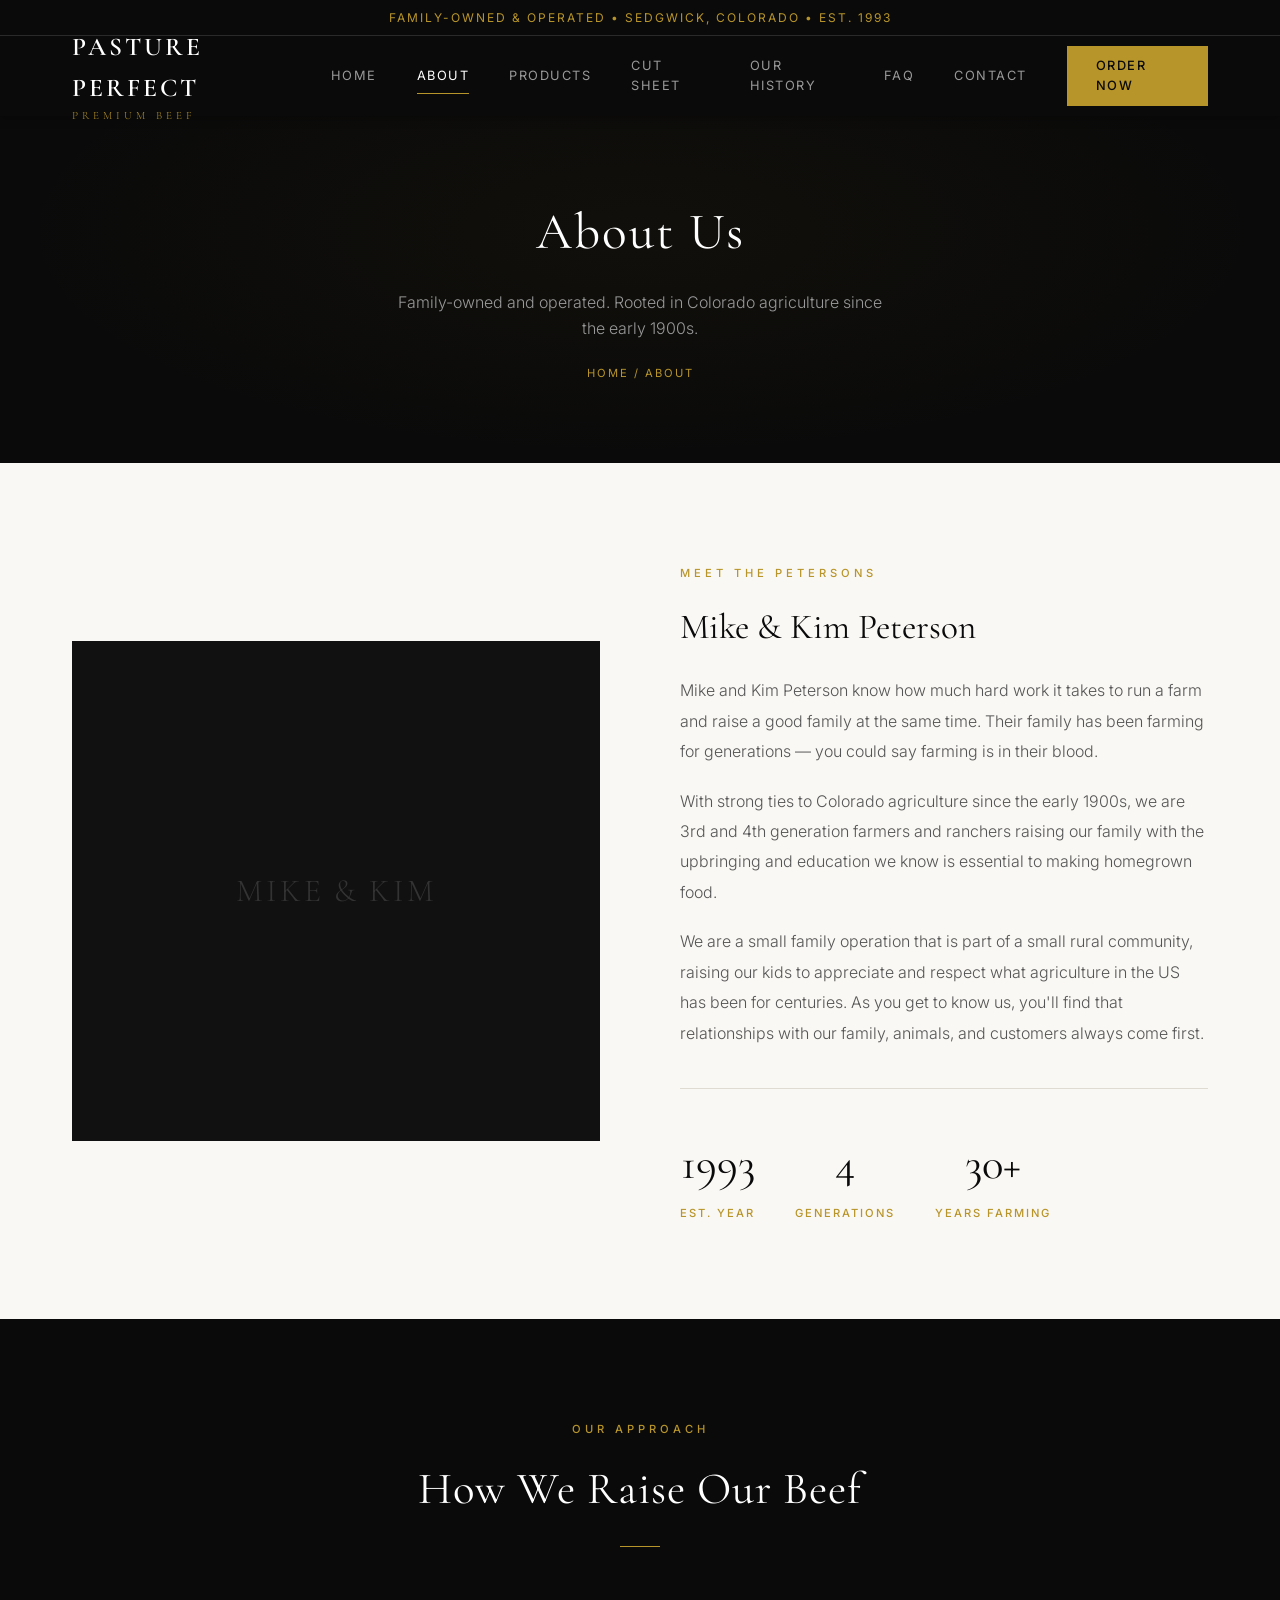
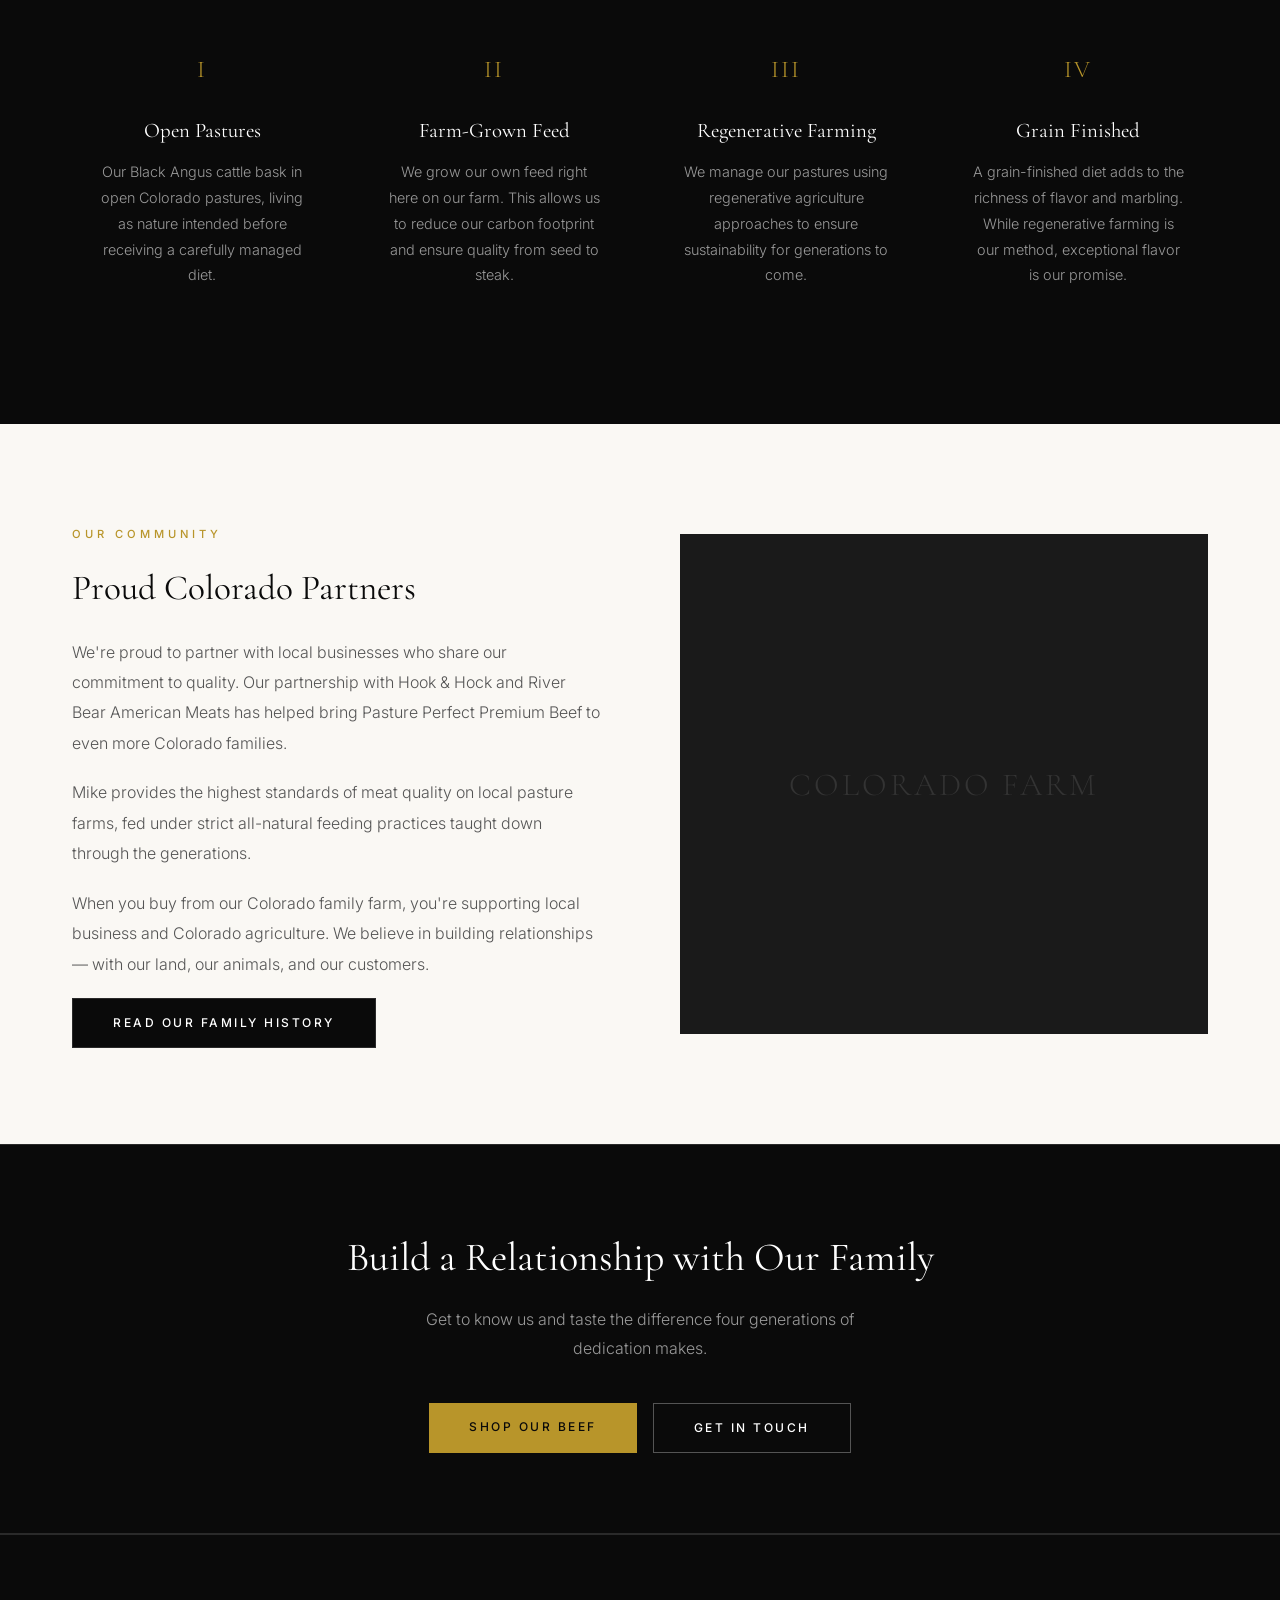
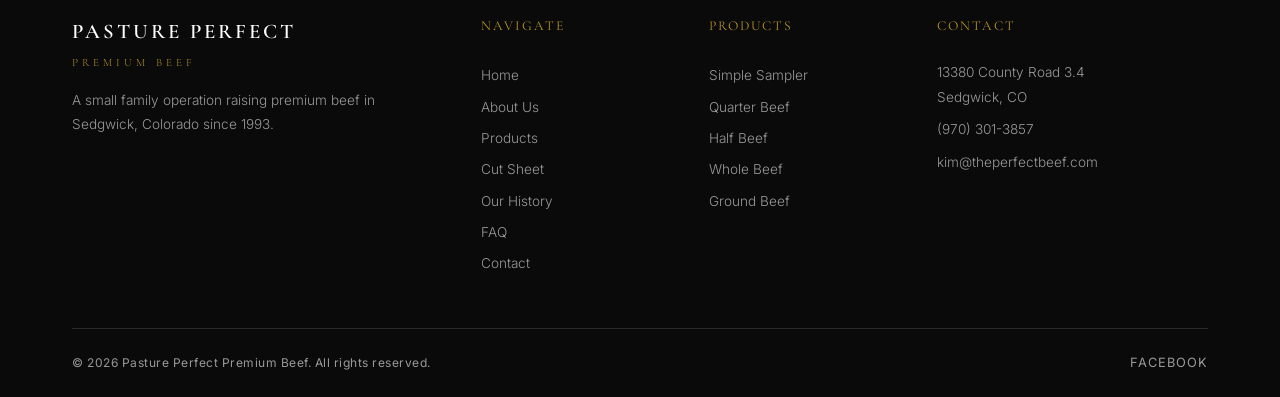
==== commit 7de10035: "Add beef cut sheet page with email form, remove grass-finished references - Created cutsheet.html wi" ====
--- a/pages/about.html
+++ b/pages/about.html
@@ -24,6 +24,7 @@
         <a href="../index.html">Home</a>
         <a href="about.html" class="active">About</a>
         <a href="products.html">Products</a>
+        <a href="cutsheet.html">Cut Sheet</a>
         <a href="history.html">Our History</a>
         <a href="faq.html">FAQ</a>
         <a href="contact.html">Contact</a>
@@ -154,6 +155,7 @@
           <a href="../index.html">Home</a>
           <a href="about.html">About Us</a>
           <a href="products.html">Products</a>
+          <a href="cutsheet.html">Cut Sheet</a>
           <a href="history.html">Our History</a>
           <a href="faq.html">FAQ</a>
           <a href="contact.html">Contact</a>
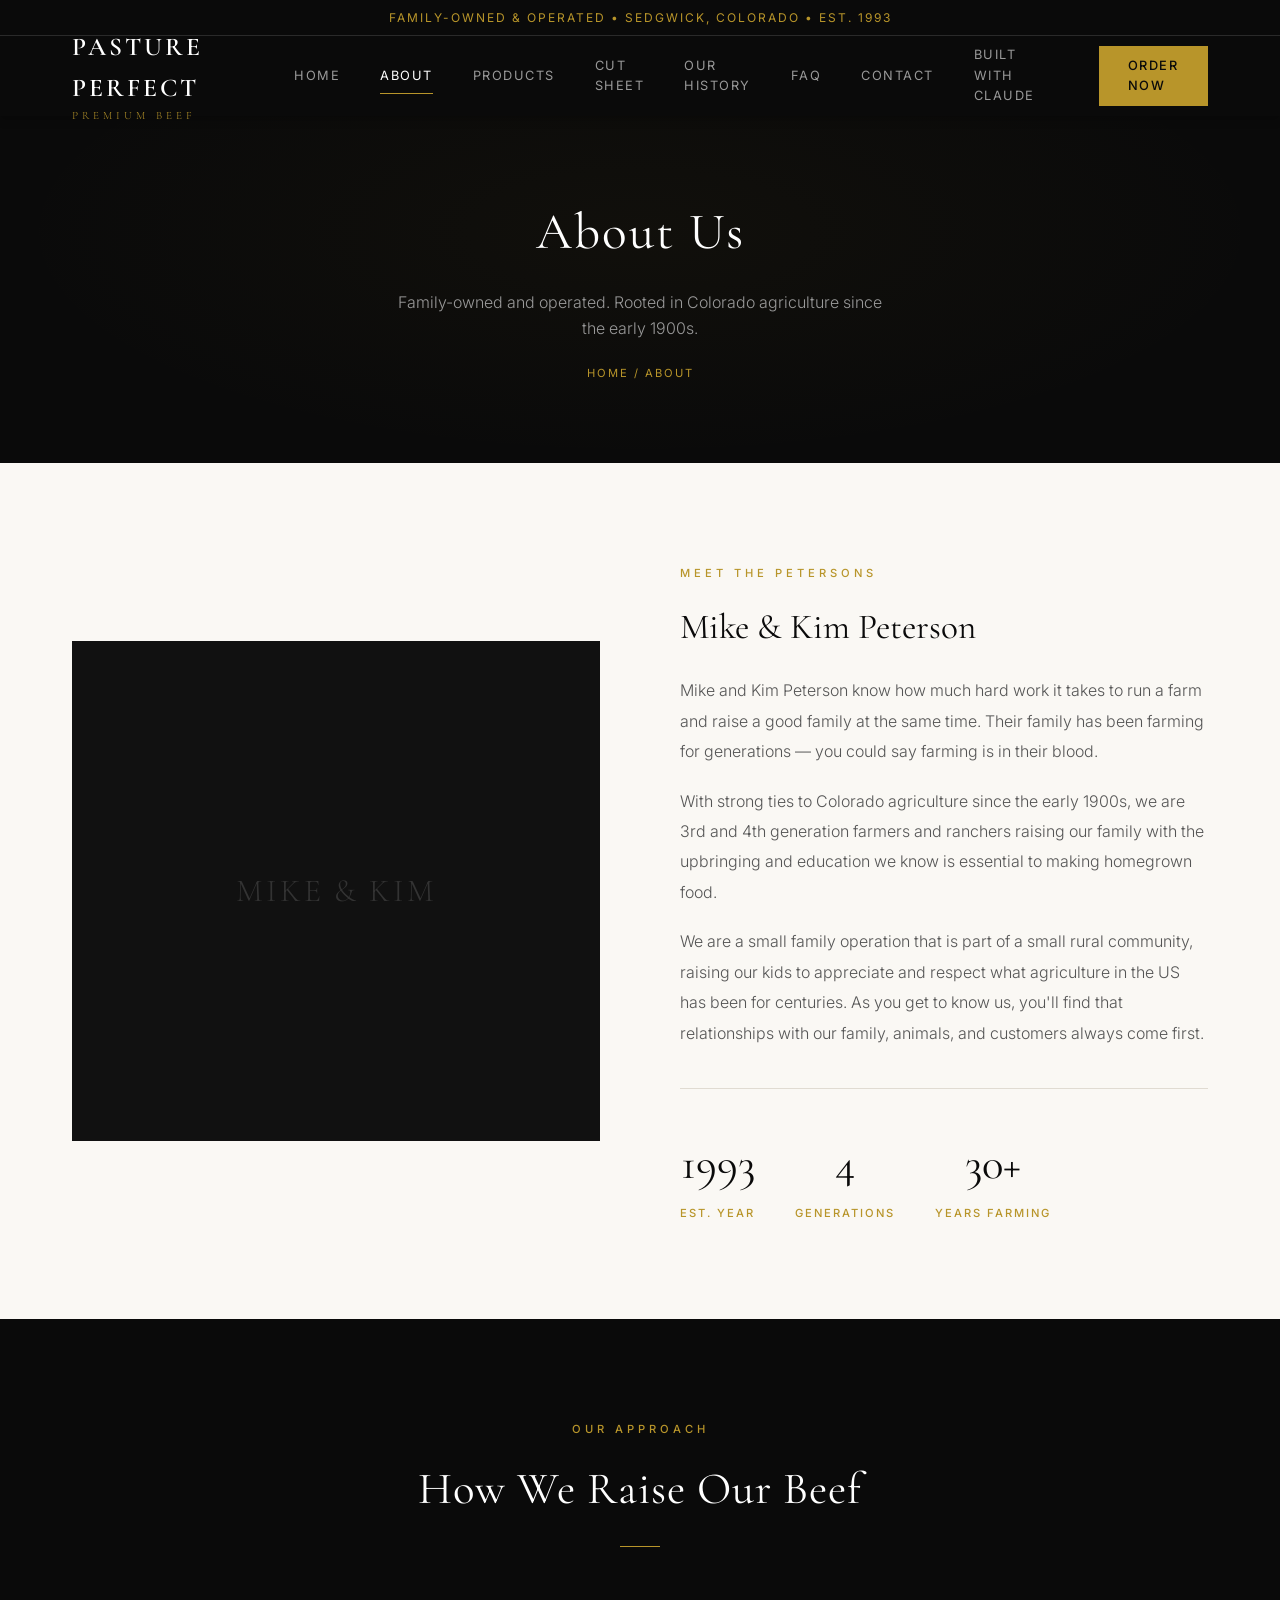
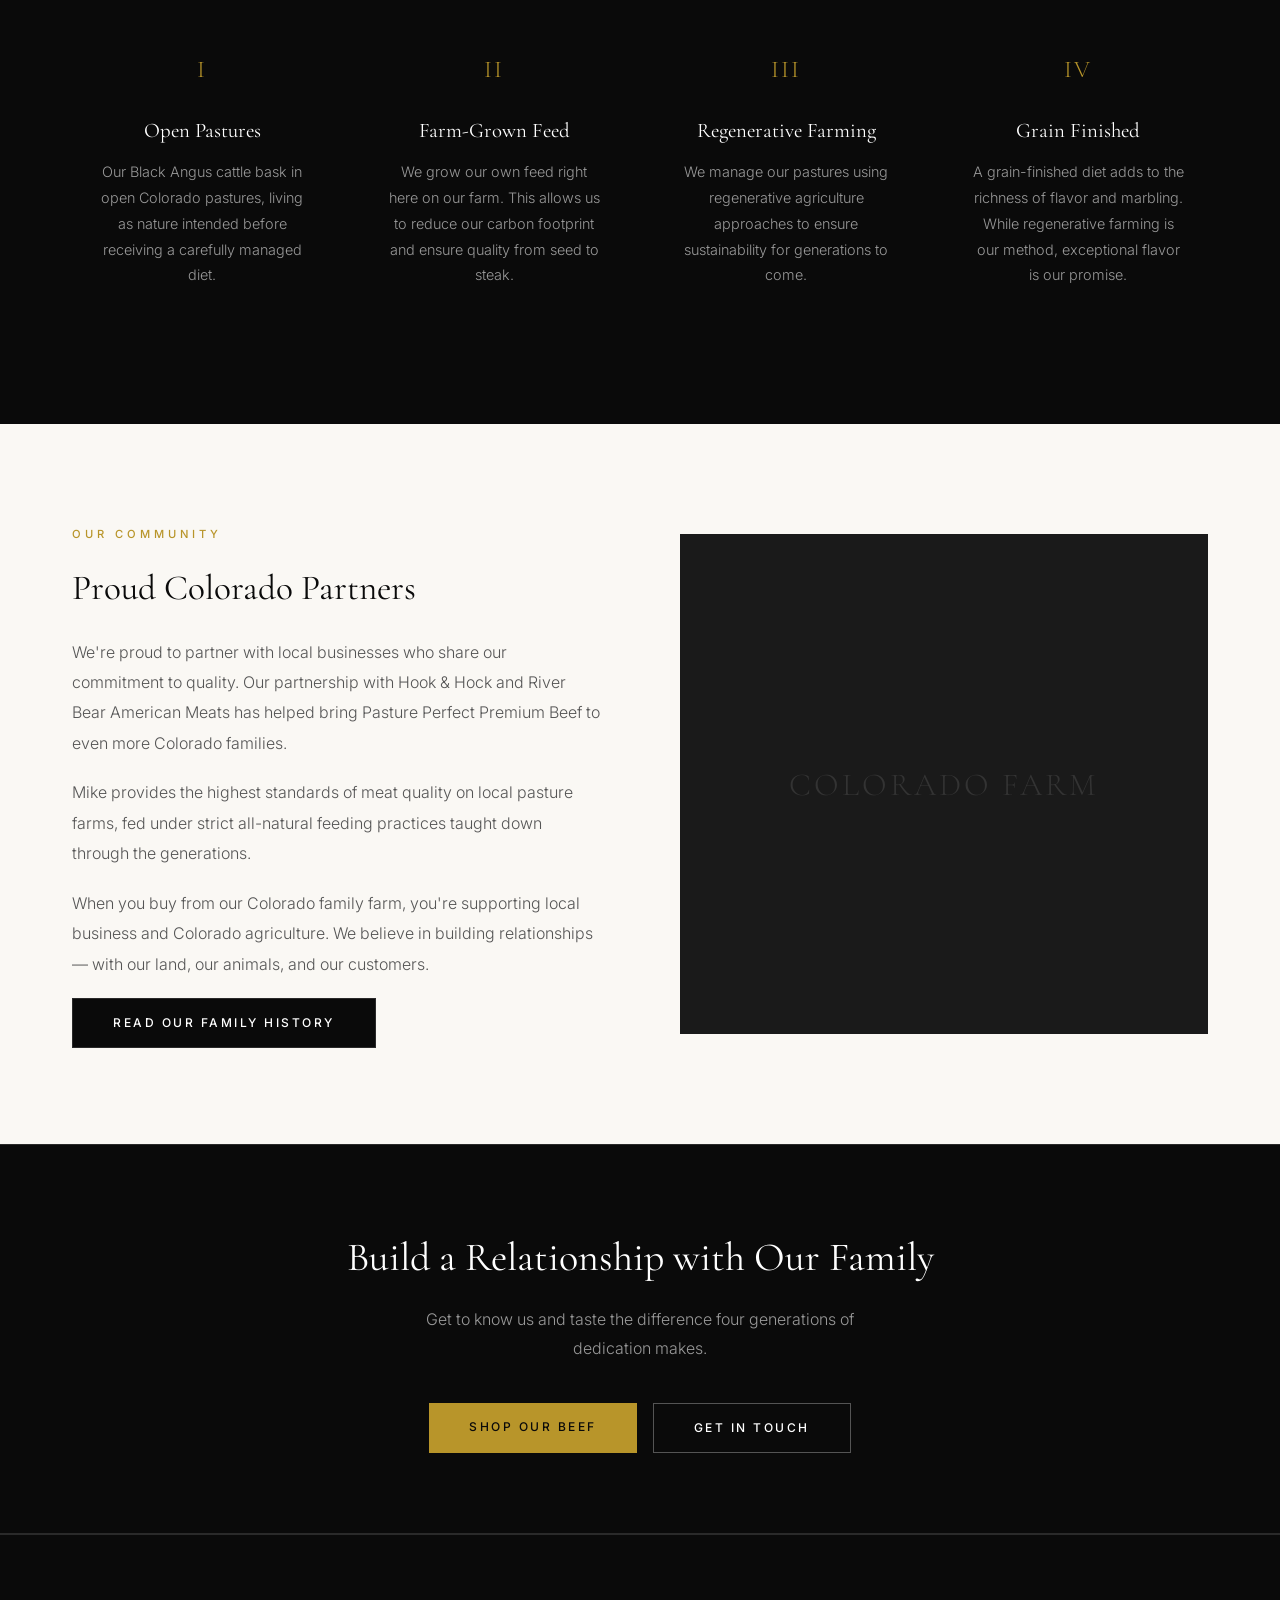
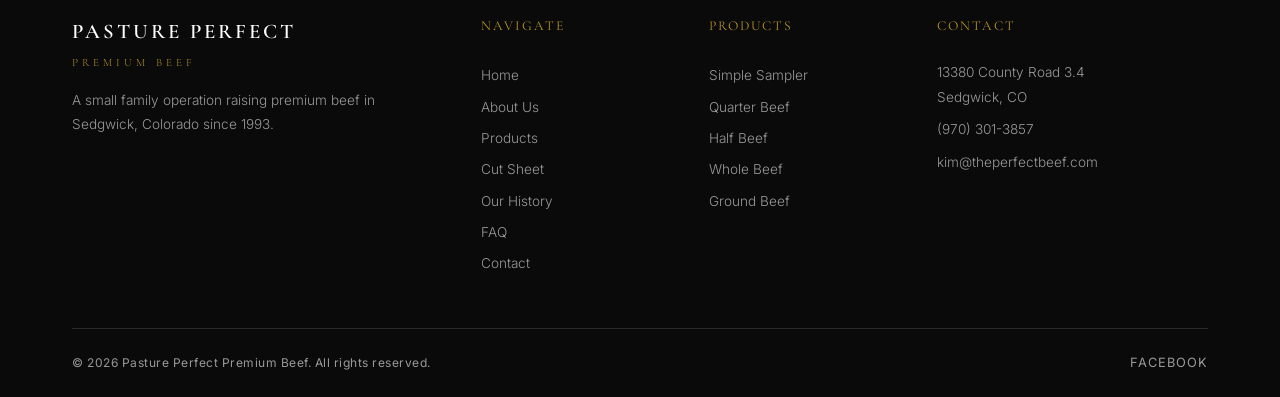
==== commit 7a5658f7: "Add 'Built with Claude' link to navigation bar on all pages https://claude.ai/code/session_01S1geazE" ====
--- a/pages/about.html
+++ b/pages/about.html
@@ -28,6 +28,7 @@
         <a href="history.html">Our History</a>
         <a href="faq.html">FAQ</a>
         <a href="contact.html">Contact</a>
+        <a href="built-with-claude.html">Built with Claude</a>
         <a href="products.html" class="nav-cta">Order Now</a>
       </div>
       <div class="hamburger" id="hamburger" onclick="toggleMenu()">
